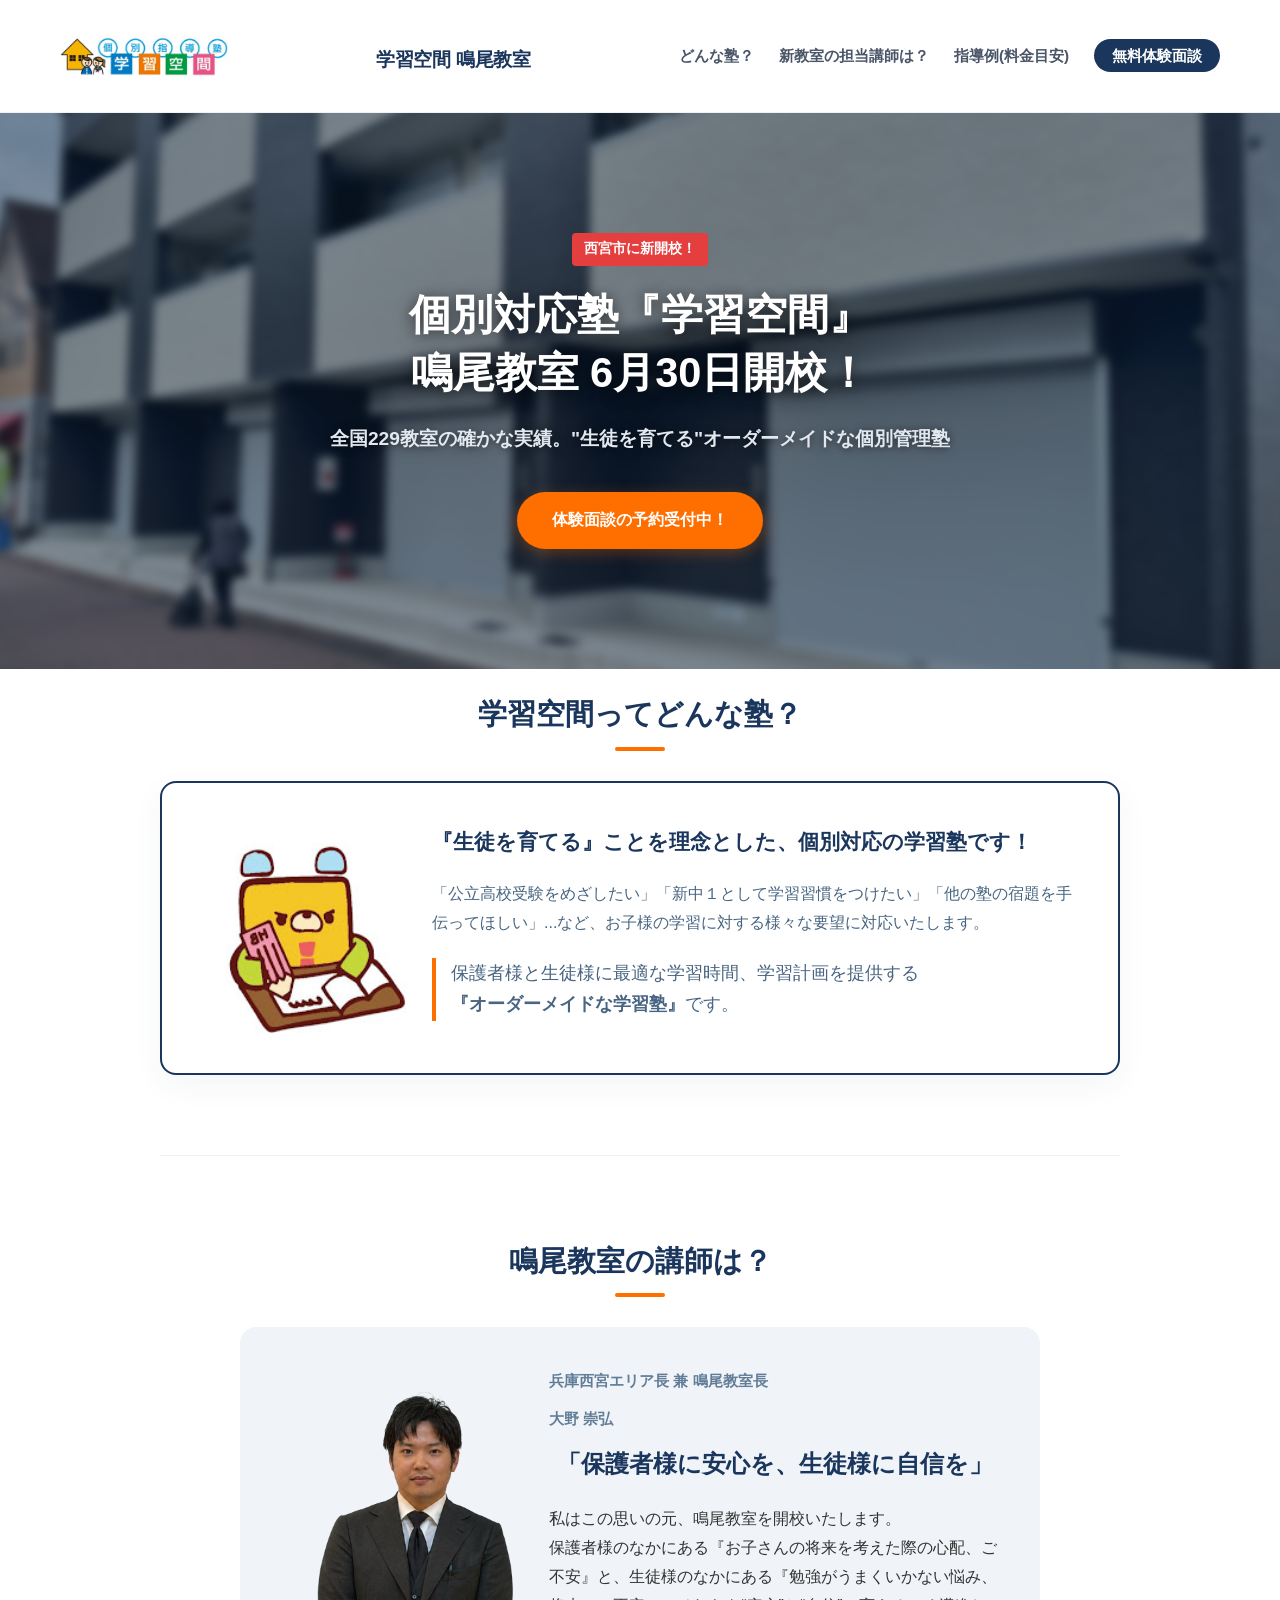
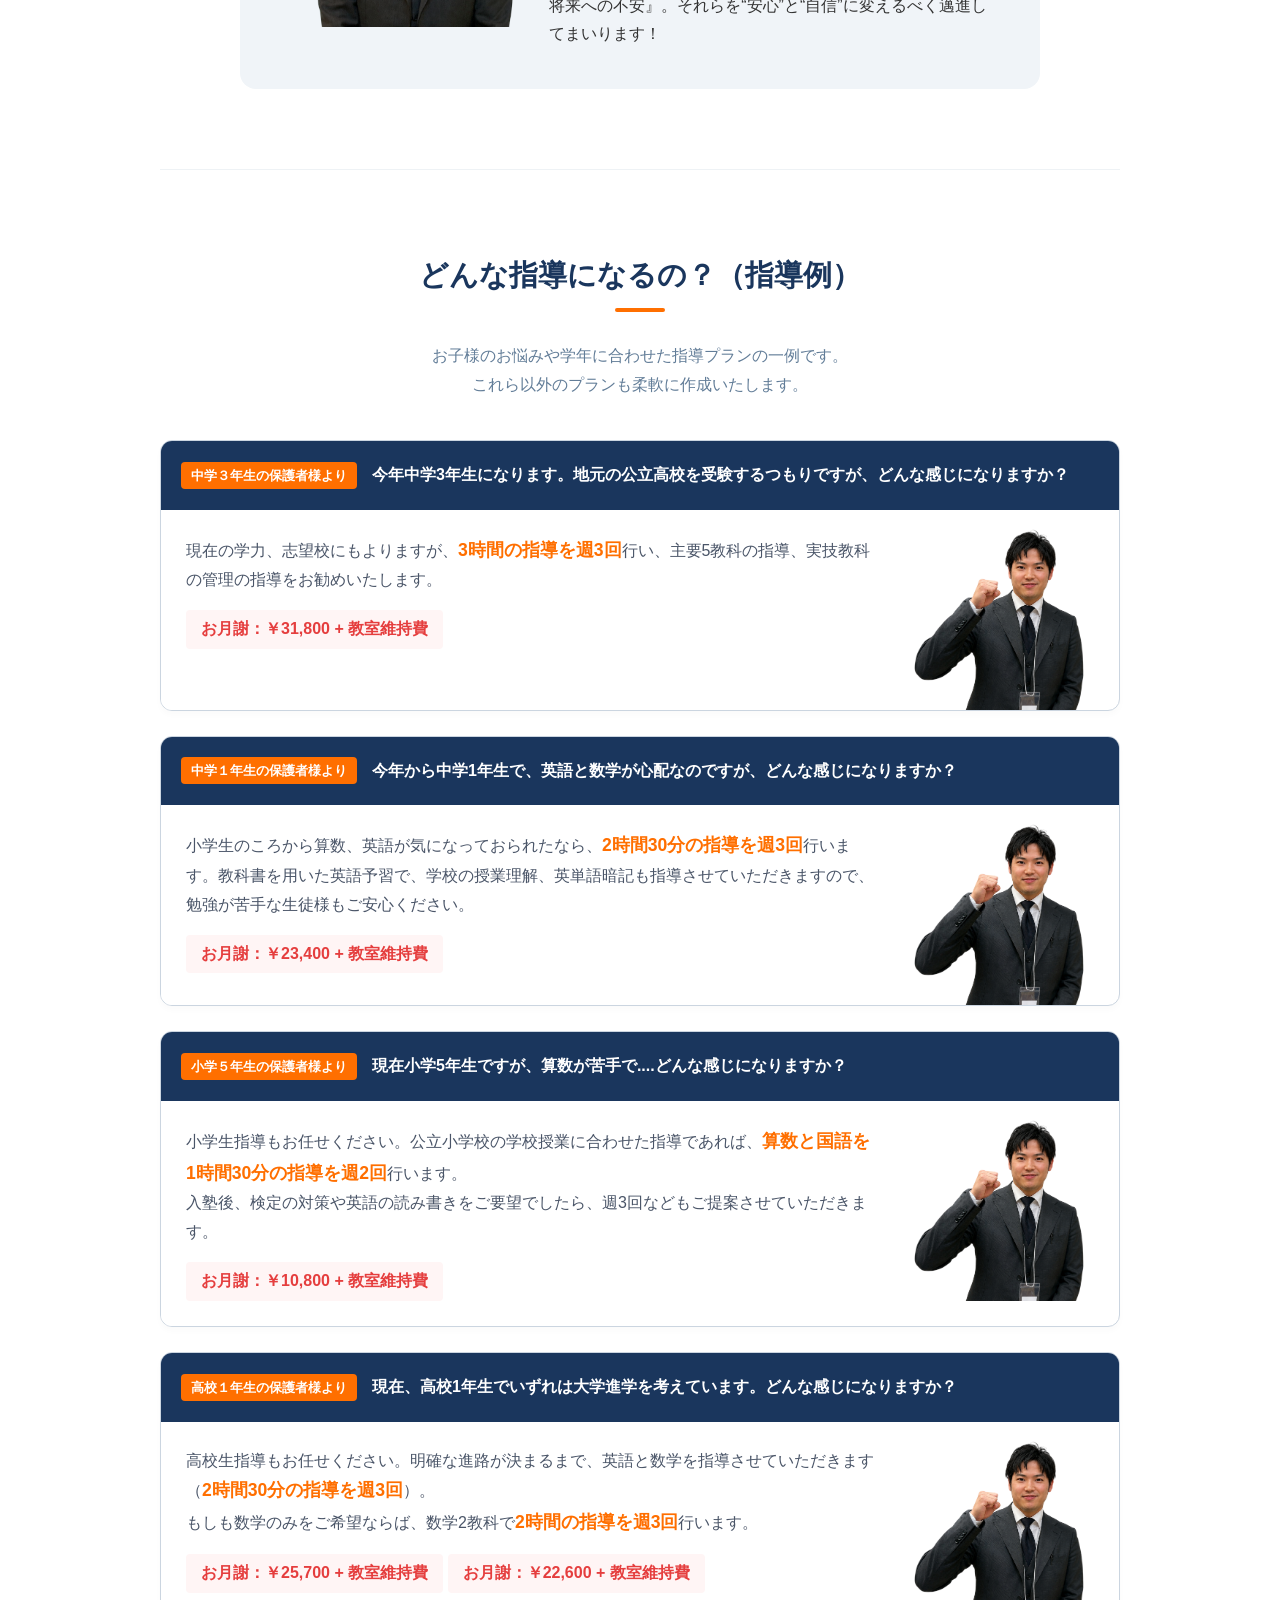
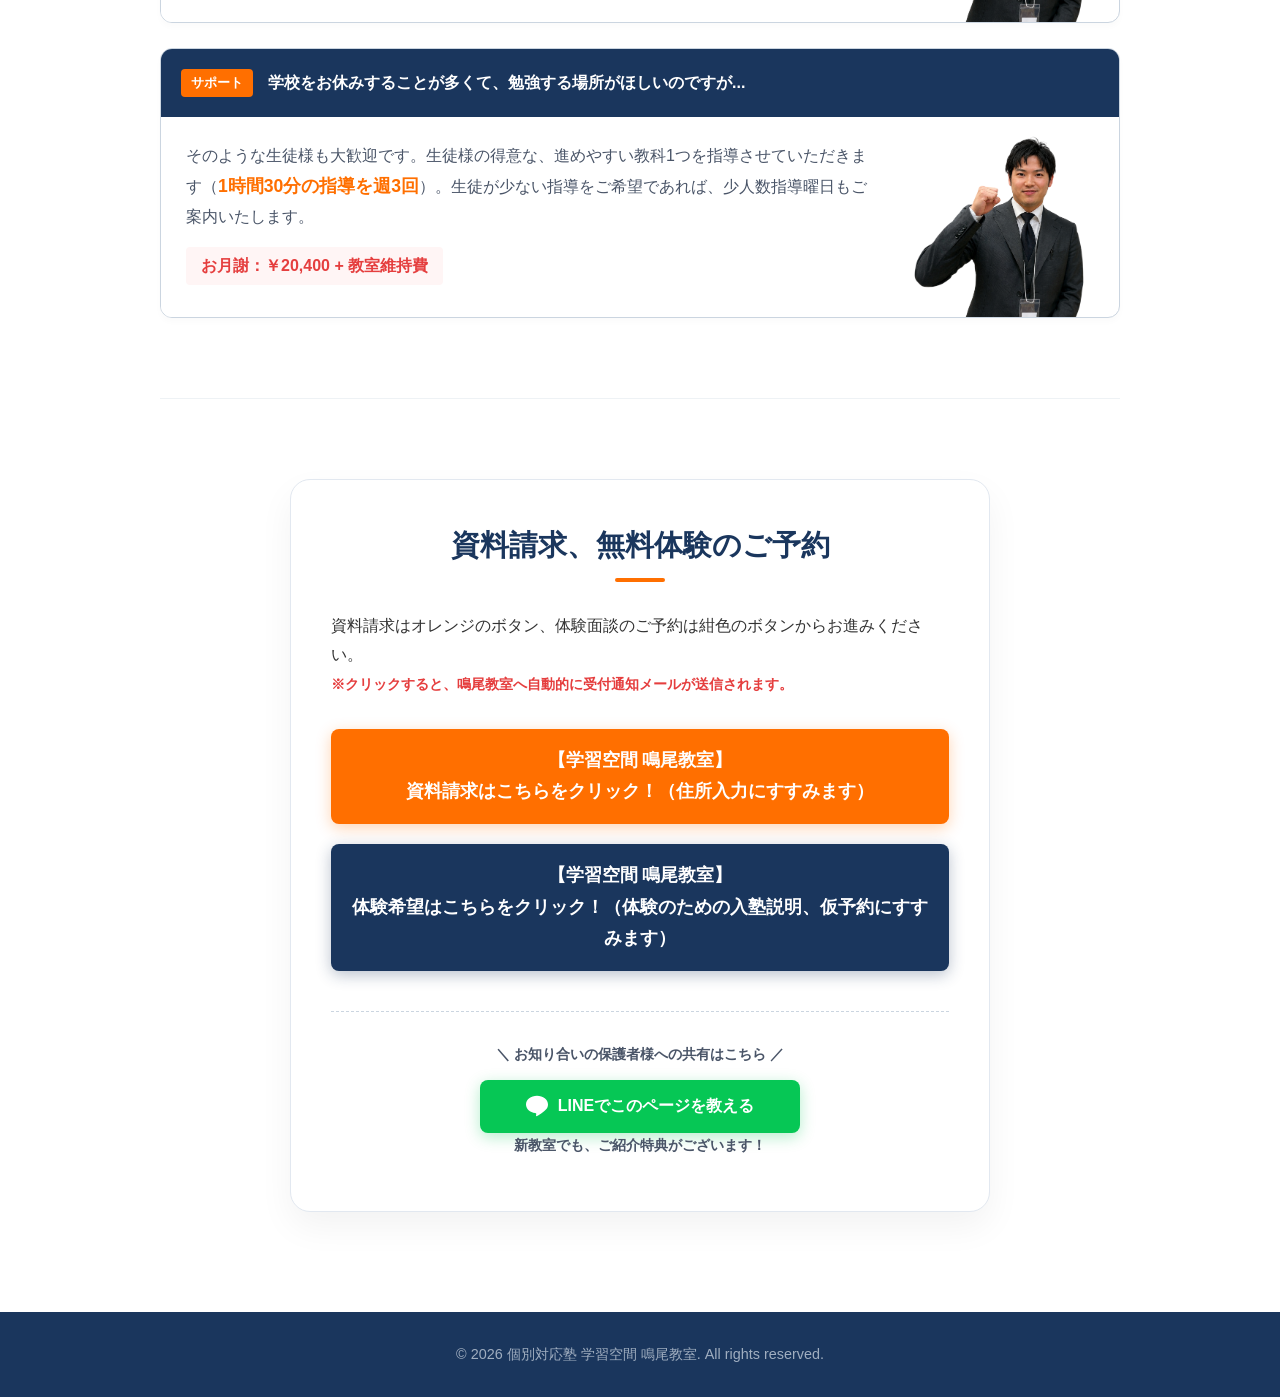
==== index.html @ 178d433d "Add files via upload" ====
<!DOCTYPE html>
<html lang="ja">

<head>
    <meta charset="UTF-8">
    <meta name="viewport" content="width=device-width, initial-scale=1.0">
    <meta name="description" content="sample text sample text sample text sample text sample text sample text ">
    <title>個別対応塾 学習空間 鳴尾教室 | 6月30日開校！</title>

    <link rel="preconnect" href="https://fonts.googleapis.com">
    <link rel="preconnect" href="https://fonts.gstatic.com" crossorigin>
    <link href="https://fonts.googleapis.com/css2?family=Noto+Sans+JP:wght@100..900&display=swap" rel="stylesheet">

    <link rel="stylesheet" href="./assets/css/sanitize.css">
    <link rel="stylesheet" href="./assets/css/style.css">
</head>

<body>

    <header class="header">
        <div class="header-container">
            <a href="https://gakushu-kukan.com/"><img class="about-image-logo01" src="./assets/images/GK_logo01.png" width="60%" height="60%" alt="About image"></a>
            <h1 class="logo">
                <a href="#">学習空間 鳴尾教室</a>
            </h1>
            <nav class="nav">
                <ul>
                    <li><a href="#about">どんな塾？</a></li>
                    <li><a href="#message">新教室の担当講師は？</a></li>
                    <li><a href="#faq">指導例(料金目安)</a></li>
                    <li><a href="#contact" class="nav-btn">無料体験面談</a></li>
                </ul>
            </nav>
        </div>
    </header>

    <section class="hero">
        <div class="hero-content">
            <span class="badge">西宮市に新開校！</span>
            <h2>個別対応塾『学習空間』<br>鳴尾教室 6月30日開校！</h2>
            <p>全国229教室の確かな実績。"生徒を育てる"オーダーメイドな個別管理塾</p>
            <a href="#contact" class="btn hero-btn">体験面談の予約受付中！</a>
        </div>
    </section>

    <main class="main-content">

        <section id="about" class="section">
            <h3 class="section-title">学習空間ってどんな塾？</h3>
            <div class="about-card">
                <figure class="about"> <img class="about-image-gakkuma01" src="./assets/images/gakkuma01.jpg" width="200" height="210" alt="About image"> <figcaption class="about-caption"> <h4>『生徒を育てる』ことを理念とした、個別対応の学習塾です！</h4>
                        <p>「公立高校受験をめざしたい」「新中１として学習習慣をつけたい」「他の塾の宿題を手伝ってほしい」...など、お子様の学習に対する様々な要望に対応いたします。</p>
                        <p class="highlight-text">保護者様と生徒様に最適な学習時間、学習計画を提供する<br><strong>『オーダーメイドな学習塾』</strong>です。</p>
                        </figcaption>    
                </figure>
            </div>
        </section>

        <hr class="divider">

        <section id="message" class="section">
            <h3 class="section-title">鳴尾教室の講師は？</h3>
                <div class="message-box">
                    <figure class="about"> <img class="about-image" src="./assets/images/Tutor_naruo_03.png" width="250" height="260" alt="About image"> <figcaption class="about-caption"> <p class="role">兵庫西宮エリア長 兼 鳴尾教室長</p>
                            <p class="role">大野 崇弘</p>
                            <h4>「保護者様に安心を、生徒様に自信を」</h4>
                            <p>私はこの思いの元、鳴尾教室を開校いたします。</p>
                            <p>保護者様のなかにある『お子さんの将来を考えた際の心配、ご不安』と、生徒様のなかにある『勉強がうまくいかない悩み、将来への不安』。それらを“安心”と“自信”に変えるべく邁進してまいります！</p>
                        </figcaption>    
                    </figure>
                </div>
        </section>

        <hr class="divider">

        <section id="faq" class="section">
            <h3 class="section-title">どんな指導になるの？（指導例）</h3>
            <p class="section-lead">お子様のお悩みや学年に合わせた指導プランの一例です。<br>
                これら以外のプランも柔軟に作成いたします。</p>
            
            <div class="faq-container">
                <div class="faq-item">
                    <div class="faq-question">
                        <span class="q-badge">中学３年生の保護者様より</span>
                        <p>今年中学3年生になります。地元の公立高校を受験するつもりですが、どんな感じになりますか？</p>
                    </div>
                    <figure class="about-presentation"> <div class="faq-answer">
                            <p>現在の学力、志望校にもよりますが、<strong>3時間の指導を週3回</strong>行い、主要5教科の指導、実技教科の管理の指導をお勧めいたします。</p>
                            <p class="price">お月謝：￥31,800 + 教室維持費</p>
                        </div>
                        <img class="about-image-tutor04" src="./assets/images/Tutor_naruo_04.png" width="200" height="200" alt="About image"> </figure>                
                </div>

                <div class="faq-item">
                    <div class="faq-question">
                        <span class="q-badge">中学１年生の保護者様より</span>
                        <p>今年から中学1年生で、英語と数学が心配なのですが、どんな感じになりますか？</p>
                    </div>
                    <figure class="about-presentation"> <div class="faq-answer">
                            <p>小学生のころから算数、英語が気になっておられたなら、<strong>2時間30分の指導を週3回</strong>行います。教科書を用いた英語予習で、学校の授業理解、英単語暗記も指導させていただきますので、勉強が苦手な生徒様もご安心ください。</p>
                            <p class="price">お月謝：￥23,400 + 教室維持費</p>
                        </div>
                        <img class="about-image-tutor04" src="./assets/images/Tutor_naruo_04.png" width="200" height="200" alt="About image"> </figure>       
                </div>

                <div class="faq-item">
                    <div class="faq-question">
                        <span class="q-badge">小学５年生の保護者様より</span>
                        <p>現在小学5年生ですが、算数が苦手で....どんな感じになりますか？</p>
                    </div>
                    <figure class="about-presentation"> <div class="faq-answer">
                            <p>小学生指導もお任せください。公立小学校の学校授業に合わせた指導であれば、<strong>算数と国語を1時間30分の指導を週2回</strong>行います。</p>
                            <p>入塾後、検定の対策や英語の読み書きをご要望でしたら、週3回などもご提案させていただきます。</p>
                            <p class="price">お月謝：￥10,800 + 教室維持費</p>
                        </div>
                        <img class="about-image-tutor04" src="./assets/images/Tutor_naruo_04.png" width="200" height="200" alt="About image"> </figure>       
                </div>

                <div class="faq-item">
                    <div class="faq-question">
                        <span class="q-badge">高校１年生の保護者様より</span>
                        <p>現在、高校1年生でいずれは大学進学を考えています。どんな感じになりますか？</p>
                    </div>
                    <figure class="about-presentation"> <div class="faq-answer">
                            <p>高校生指導もお任せください。明確な進路が決まるまで、英語と数学を指導させていただきます（<strong>2時間30分の指導を週3回</strong>）。<br>もしも数学のみをご希望ならば、数学2教科で<strong>2時間の指導を週3回</strong>行います。</p>
                            <p class="price">お月謝：￥25,700 + 教室維持費</p>
                            <p class="price">お月謝：￥22,600 + 教室維持費</p>
                        </div>
                        <img class="about-image-tutor04" src="./assets/images/Tutor_naruo_04.png" width="200" height="200" alt="About image"> </figure>  
                </div>

                <div class="faq-item">
                    <div class="faq-question">
                        <span class="q-badge">サポート</span>
                        <p>学校をお休みすることが多くて、勉強する場所がほしいのですが...</p>
                    </div>
                    <figure class="about-presentation"> <div class="faq-answer">
                            <p>そのような生徒様も大歓迎です。生徒様の得意な、進めやすい教科1つを指導させていただきます（<strong>1時間30分の指導を週3回</strong>）。生徒が少ない指導をご希望であれば、少人数指導曜日もご案内いたします。</p>
                            <p class="price">お月謝：￥20,400 + 教室維持費</p>
                        </div>
                        <img class="about-image-tutor04" src="./assets/images/Tutor_naruo_04.png" width="200" height="200" alt="About image"> </figure>  
                </div>
            </div>
        </section>

        <hr class="divider">

        <section id="contact" class="section">
            <div class="contact-box">
                <h3 class="section-title">資料請求、無料体験のご予約</h3>
                <p class="contact-lead">資料請求はオレンジのボタン、体験面談のご予約は紺色のボタンからお進みください。
                    <br><span style="font-size: 0.9rem; color: #e53e3e; font-weight: bold;">※クリックすると、鳴尾教室へ自動的に受付通知メールが送信されます。</span></p>
                
                <div class="contact-links-container">
                    <a href="https://gakushu-kukan.net/2/gkform/form?f=mqEOOa2jtsBx" target="_blank" class="btn submit-btn" onclick="sendNotification('資料請求ボタン');">
                        【学習空間 鳴尾教室】<br>資料請求はこちらをクリック！（住所入力にすすみます）
                    </a>
                    
                    <a href="https://gakushu-kukan.net/2/gkform/form?f=J35WNnVcbV0r" target="_blank" class="btn submit-btn btn-secondary" onclick="sendNotification('体験希望ボタン');">
                        【学習空間 鳴尾教室】<br>体験希望はこちらをクリック！（体験のための入塾説明、仮予約にすすみます）
                    </a>
                </div>
                
<div class="share-box">
                    <p class="share-lead">＼ お知り合いの保護者様への共有はこちら ／</p>
                    <a href="https://social-plugins.line.me/lineit/share?url=https://gakushu-kukan.com/" target="_blank" class="btn line-share-btn">
                        <svg class="line-icon" viewBox="0 0 24 24" xmlns="http://www.w3.org/2000/svg">
                            <path d="M24 10.304c0-5.231-5.384-9.482-12-9.482S0 5.073 0 10.304c0 4.689 4.269 8.604 10.04 9.356.39.084.922.258 1.057.592.122.303.08.777.039 1.084l-.171 1.026c-.05.304-.242 1.192 1.042.65 1.284-.541 6.921-4.076 9.439-6.977C23.154 14.862 24 12.72 24 10.304z"/>
                        </svg>
                        LINEでこのページを教える
                    </a>
                    <p class="share-lead">新教室でも、ご紹介特典がございます！</p>
                </div>
                </div>
        </section>

    </main>

    <footer class="footer">
        <p>&copy; 2026 個別対応塾 学習空間 鳴尾教室. All rights reserved.</p>
    </footer>

    <script type="text/javascript">
    function sendNotification(buttonName) {
        const formUrl = "https://docs.google.com/forms/u/0/d/e/1FAIpQLSd9dBT0DXfvvDGVi99Nk13bmkIhNffa27j2KMlPgGyUOoUS1g/formResponse";
        
        const formData = new FormData();
        formData.append("entry.1852084606", "鳴尾教室LPにて「" + buttonName + "」がクリックされました");

        fetch(formUrl, {
            method: "POST",
            body: formData,
            mode: "no-cors"
        }).catch(function(error) {
            console.log("Notification send log:", error);
        });
    }
    </script>
</body>
</html>
---- assets/css/sanitize.css ----
/* Document
 * ========================================================================== */

/**
 * Add border box sizing in all browsers (opinionated).
 */

*,
::before,
::after {
  box-sizing: border-box;
}

/**
 * 1. Add text decoration inheritance in all browsers (opinionated).
 * 2. Add vertical alignment inheritance in all browsers (opinionated).
 */

::before,
::after {
  text-decoration: inherit; /* 1 */
  vertical-align: inherit; /* 2 */
}

/**
 * 1. Use the default cursor in all browsers (opinionated).
 * 2. Change the line height in all browsers (opinionated).
 * 3. Use a 4-space tab width in all browsers (opinionated).
 * 4. Remove the grey highlight on links in iOS (opinionated).
 * 5. Prevent adjustments of font size after orientation changes in
 *    IE on Windows Phone and in iOS.
 * 6. Breaks words to prevent overflow in all browsers (opinionated).
 */

html {
  cursor: default; /* 1 */
  line-height: 1.5; /* 2 */
  -moz-tab-size: 4; /* 3 */
  tab-size: 4; /* 3 */
  -webkit-tap-highlight-color: transparent /* 4 */;
  -ms-text-size-adjust: 100%; /* 5 */
  -webkit-text-size-adjust: 100%; /* 5 */
  word-break: break-word; /* 6 */
}

/* Sections
 * ========================================================================== */

/**
 * Remove the margin in all browsers (opinionated).
 */

body {
  margin: 0;
}

/**
 * Correct the font size and margin on `h1` elements within `section` and
 * `article` contexts in Chrome, Edge, Firefox, and Safari.
 */

h1 {
  font-size: 2em;
  margin: 0.67em 0;
}

/* Grouping content
 * ========================================================================== */

/**
 * Remove the margin on nested lists in Chrome, Edge, IE, and Safari.
 */

dl dl,
dl ol,
dl ul,
ol dl,
ul dl {
  margin: 0;
}

/**
 * Remove the margin on nested lists in Edge 18- and IE.
 */

ol ol,
ol ul,
ul ol,
ul ul {
  margin: 0;
}

/**
 * 1. Add the correct sizing in Firefox.
 * 2. Show the overflow in Edge 18- and IE.
 */

hr {
  height: 0; /* 1 */
  overflow: visible; /* 2 */
}

/**
 * Add the correct display in IE.
 */

main {
  display: block;
}

/**
 * Remove the list style on navigation lists in all browsers (opinionated).
 */

nav ol,
nav ul {
  list-style: none;
  padding: 0;
}

/**
 * 1. Correct the inheritance and scaling of font size in all browsers.
 * 2. Correct the odd `em` font sizing in all browsers.
 */

pre {
  font-family: monospace, monospace; /* 1 */
  font-size: 1em; /* 2 */
}

/* Text-level semantics
 * ========================================================================== */

/**
 * Remove the gray background on active links in IE 10.
 */

a {
  background-color: transparent;
}

/**
 * Add the correct text decoration in Edge 18-, IE, and Safari.
 */

abbr[title] {
  text-decoration: underline;
  text-decoration: underline dotted;
}

/**
 * Add the correct font weight in Chrome, Edge, and Safari.
 */

b,
strong {
  font-weight: bolder;
}

/**
 * 1. Correct the inheritance and scaling of font size in all browsers.
 * 2. Correct the odd `em` font sizing in all browsers.
 */

code,
kbd,
samp {
  font-family: monospace, monospace; /* 1 */
  font-size: 1em; /* 2 */
}

/**
 * Add the correct font size in all browsers.
 */

small {
  font-size: 80%;
}

/* Embedded content
 * ========================================================================== */

/*
 * Change the alignment on media elements in all browsers (opinionated).
 */

audio,
canvas,
iframe,
img,
svg,
video {
  vertical-align: middle;
}

/**
 * Add the correct display in IE 9-.
 */

audio,
video {
  display: inline-block;
}

/**
 * Add the correct display in iOS 4-7.
 */

audio:not([controls]) {
  display: none;
  height: 0;
}

/**
 * Remove the border on iframes in all browsers (opinionated).
 */

iframe {
  border-style: none;
}

/**
 * Remove the border on images within links in IE 10-.
 */

img {
  border-style: none;
}

/**
 * Change the fill color to match the text color in all browsers (opinionated).
 */

svg:not([fill]) {
  fill: currentColor;
}

/**
 * Hide the overflow in IE.
 */

svg:not(:root) {
  overflow: hidden;
}

/* Tabular data
 * ========================================================================== */

/**
 * Collapse border spacing in all browsers (opinionated).
 */

table {
  border-collapse: collapse;
}

/* Forms
 * ========================================================================== */

/**
 * Remove the margin on controls in Safari.
 */

button,
input,
select {
  margin: 0;
}

/**
 * 1. Show the overflow in IE.
 * 2. Remove the inheritance of text transform in Edge 18-, Firefox, and IE.
 */

button {
  overflow: visible; /* 1 */
  text-transform: none; /* 2 */
}

/**
 * Correct the inability to style buttons in iOS and Safari.
 */

button,
[type="button"],
[type="reset"],
[type="submit"] {
  -webkit-appearance: button;
}

/**
 * 1. Change the inconsistent appearance in all browsers (opinionated).
 * 2. Correct the padding in Firefox.
 */

fieldset {
  border: 1px solid #a0a0a0; /* 1 */
  padding: 0.35em 0.75em 0.625em; /* 2 */
}

/**
 * Show the overflow in Edge 18- and IE.
 */

input {
  overflow: visible;
}

/**
 * 1. Correct the text wrapping in Edge 18- and IE.
 * 2. Correct the color inheritance from `fieldset` elements in IE.
 */

legend {
  color: inherit; /* 2 */
  display: table; /* 1 */
  max-width: 100%; /* 1 */
  white-space: normal; /* 1 */
}

/**
 * 1. Add the correct display in Edge 18- and IE.
 * 2. Add the correct vertical alignment in Chrome, Edge, and Firefox.
 */

progress {
  display: inline-block; /* 1 */
  vertical-align: baseline; /* 2 */
}

/**
 * Remove the inheritance of text transform in Firefox.
 */

select {
  text-transform: none;
}

/**
 * 1. Remove the margin in Firefox and Safari.
 * 2. Remove the default vertical scrollbar in IE.
 * 3. Change the resize direction in all browsers (opinionated).
 */

textarea {
  margin: 0; /* 1 */
  overflow: auto; /* 2 */
  resize: vertical; /* 3 */
}

/**
 * Remove the padding in IE 10-.
 */

[type="checkbox"],
[type="radio"] {
  padding: 0;
}

/**
 * 1. Correct the odd appearance in Chrome, Edge, and Safari.
 * 2. Correct the outline style in Safari.
 */

[type="search"] {
  -webkit-appearance: textfield; /* 1 */
  outline-offset: -2px; /* 2 */
}

/**
 * Correct the cursor style of increment and decrement buttons in Safari.
 */

::-webkit-inner-spin-button,
::-webkit-outer-spin-button {
  height: auto;
}

/**
 * Correct the text style of placeholders in Chrome, Edge, and Safari.
 */

::-webkit-input-placeholder {
  color: inherit;
  opacity: 0.54;
}

/**
 * Remove the inner padding in Chrome, Edge, and Safari on macOS.
 */

::-webkit-search-decoration {
  -webkit-appearance: none;
}

/**
 * 1. Correct the inability to style upload buttons in iOS and Safari.
 * 2. Change font properties to `inherit` in Safari.
 */

::-webkit-file-upload-button {
  -webkit-appearance: button; /* 1 */
  font: inherit; /* 2 */
}

/**
 * Remove the inner border and padding of focus outlines in Firefox.
 */

::-moz-focus-inner {
  border-style: none;
  padding: 0;
}

/**
 * Restore the focus outline styles unset by the previous rule in Firefox.
 */

:-moz-focusring {
  outline: 1px dotted ButtonText;
}

/**
 * Remove the additional :invalid styles in Firefox.
 */

:-moz-ui-invalid {
  box-shadow: none;
}

/* Interactive
 * ========================================================================== */

/*
 * Add the correct display in Edge 18- and IE.
 */

details {
  display: block;
}

/*
 * Add the correct styles in Edge 18-, IE, and Safari.
 */

dialog {
  background-color: white;
  border: solid;
  color: black;
  display: block;
  height: -moz-fit-content;
  height: -webkit-fit-content;
  height: fit-content;
  left: 0;
  margin: auto;
  padding: 1em;
  position: absolute;
  right: 0;
  width: -moz-fit-content;
  width: -webkit-fit-content;
  width: fit-content;
}

dialog:not([open]) {
  display: none;
}

/*
 * Add the correct display in all browsers.
 */

summary {
  display: list-item;
}

/* Scripting
 * ========================================================================== */

/**
 * Add the correct display in IE 9-.
 */

canvas {
  display: inline-block;
}

/**
 * Add the correct display in IE.
 */

template {
  display: none;
}

/* User interaction
 * ========================================================================== */

/*
 * 1. Remove the tapping delay in IE 10.
 * 2. Remove the tapping delay on clickable elements
      in all browsers (opinionated).
 */

a,
area,
button,
input,
label,
select,
summary,
textarea,
[tabindex] {
  -ms-touch-action: manipulation; /* 1 */
  touch-action: manipulation; /* 2 */
}

/**
 * Add the correct display in IE 10-.
 */

[hidden] {
  display: none;
}

/* Accessibility
 * ========================================================================== */

/**
 * Change the cursor on busy elements in all browsers (opinionated).
 */

[aria-busy="true"] {
  cursor: progress;
}

/*
 * Change the cursor on control elements in all browsers (opinionated).
 */

[aria-controls] {
  cursor: pointer;
}

/*
 * Change the cursor on disabled, not-editable, or otherwise
 * inoperable elements in all browsers (opinionated).
 */

[aria-disabled="true"],
[disabled] {
  cursor: not-allowed;
}

/*
 * Change the display on visually hidden accessible elements
 * in all browsers (opinionated).
 */

[aria-hidden="false"][hidden] {
  display: initial;
}

[aria-hidden="false"][hidden]:not(:focus) {
  clip: rect(0, 0, 0, 0);
  position: absolute;
}
---- assets/css/style.css ----
/* ==========================================================================
   共通設定とリセット
   ========================================================================== */
* {
    box-sizing: border-box;
    margin: 0;
    padding: 0;
}

html {
    scroll-behavior: smooth;
    font-family: "Helvetica Neue", Arial, "Hiragino Kaku Gothic ProN", "Hiragino Sans", Meiryo, sans-serif;
    color: #333;
    line-height: 1.8;
}

a {
    color: inherit;
    text-decoration: none;
}

ul {
    list-style: none;
}

.main-content {
    max-width: 1000px;
    margin: 0 auto;
    padding: 0 20px;
}

.divider {
    border: none;
    border-top: 1px solid #eef2f5;
    margin: 60px 0;
}

/* ボタンの共通デザイン */
.btn {
    display: inline-block;
    background-color: #ff6f00; /* 親しみやすく目立つオレンジ */
    color: #fff;
    padding: 14px 35px;
    border-radius: 50px;
    font-weight: bold;
    box-shadow: 0 4px 15px rgba(255, 111, 0, 0.3);
    transition: all 0.3s ease;
    border: none;
    cursor: pointer;
    text-align: center;
}

.btn:hover {
    background-color: #e66400;
    transform: translateY(-2px);
    box-shadow: 0 6px 20px rgba(255, 111, 0, 0.4);
}

/* ==========================================================================
   ヘッダー (ナビゲーション) - 高さを少し抑えたスリム版
   ========================================================================== */
.header {
    background-color: rgba(255, 255, 255, 0.95);
    border-bottom: 1px solid #eef2f5;
    position: sticky;
    top: 0;
    z-index: 100;
    backdrop-filter: blur(5px);
}

.header-container {
    max-width: 1200px;
    margin: 0 auto;
    padding: 6px 20px; /* 上下余白を15pxから6pxに縮小し、ヘッダーをスリムに */
    display: flex;
    justify-content: space-between;
    align-items: center;
}

/* 公式ロゴ画像のサイズコントロール */
.about-image-logo01 {
    display: block;
    max-height: 42px;  /* ロゴの最大高さを抑えてヘッダーの肥大化を防ぎます */
    width: auto;       /* 縦横比を維持したまま綺麗に縮小します */
    object-fit: contain;
}

.logo a {
    color: #1a365d;
    font-size: 1.2rem; /* ロゴ画像とのバランスを考えて文字サイズを微調整 */
    font-weight: bold;
    letter-spacing: -0.25px;
}

.nav ul {
    display: flex;
    align-items: center;
    gap: 25px;
}

.nav a {
    color: #4a5568;
    font-size: 0.95rem;
    font-weight: bold;
    transition: color 0.2s;
}

.nav a:hover {
    color: #ff6f00;
}

.nav .nav-btn {
    background-color: #1a365d; /* 紺色 */
    color: #fff;
    padding: 8px 18px;
    border-radius: 20px;
}

.nav .nav-btn:hover {
    background-color: #2c5282;
    color: #fff;
}

/* ==========================================================================
   メインビジュアル (Hero) - パス＆文字色修正版
   ========================================================================== */
.hero {
    position: relative;        /* 子要素や疑似要素の基準位置にする */
    padding: 120px 20px;
    text-align: center;
    overflow: hidden;          /* ぼかしてはみ出た画像を枠内に収める */
    background-color: #0f233c; /* 画像の裏側を少し暗めの紺色にして、白い文字を浮き立たせる */
}

/* 背景画像だけをコントロールする「裏側の膜」 */
.hero::before {
    content: '';
    position: absolute;
    top: -20px;        /* ぼかした時の端の白いモヤを隠すために少し広げる */
    left: -20px;
    right: -20px;
    bottom: -20px;
    
    /* cssフォルダから1つ外に出て（..）、imagesフォルダの store01.png を見に行きます */
    background-image: url('../images/store01.png');
    
    background-size: cover;
    background-position: center;
    background-repeat: no-repeat;
    
    filter: blur(5px);        /* ぼかしの強さ */
    opacity: 0.5;             /* 画像の透明度（50%）。文字を読みやすく、かつ写真も見える絶妙な濃さです */
    
    z-index: 1;               /* 文字の後ろ（裏側）に配置 */
}

/* 中の文字やボタンを画像より前に出す設定 */
.hero-content {
    position: relative;
    z-index: 2;               /* 背景（z-index: 1）よりも手前に表示させる */
}

.badge {
    display: inline-block;
    background-color: #e53e3e;
    color: #fff;
    padding: 4px 12px;
    border-radius: 4px;
    font-weight: bold;
    font-size: 0.85rem;
    margin-bottom: 20px;
}

.hero-content h2 {
    color: #ffffff;           /* 背景画像の上でもパッと読めるように白文字にしました */
    font-size: 2.6rem;
    margin-bottom: 20px;
    line-height: 1.4;
    text-shadow: 0 2px 15px rgba(0, 0, 0, 0.6); /* 文字の周りに薄い影を入れて読みやすくしています */
}

.hero-content p {
    color: #e2e8f0;           /* 説明文も読みやすい明るいグレーに変更しました */
    margin-bottom: 35px;
    font-size: 1.2rem;
    font-weight: bold;
    text-shadow: 0 1px 8px rgba(0, 0, 0, 0.6);
}

/* ==========================================================================
   セクション共通設定
   ========================================================================== */
.section {
    padding: 20px 0;
}

.section-title {
    color: #1a365d;
    font-size: 1.8rem;
    text-align: center;
    margin-bottom: 40px;
    position: relative;
}

.section-title::after {
    content: '';
    position: absolute;
    bottom: -10px;
    left: 50%;
    transform: translateX(-50%);
    width: 50px;
    height: 4px;
    background-color: #ff6f00;
    border-radius: 2px;
}

.section-lead {
    text-align: center;
    color: #627d98;
    margin-bottom: 40px;
    max-width: 700px;
    margin-left: auto;
    margin-right: auto;
}

/* ==========================================================================
   各セクションのデザイン
   ========================================================================== */

/* どんな塾？ */
.about-card {
    background-color: #fff;
    border: 2px solid #1a365d;
    padding: 40px;
    border-radius: 16px;
    box-shadow: 0 10px 30px rgba(26, 54, 93, 0.05);
}

.about-card h4 {
    color: #1a365d;
    font-size: 1.3rem;
    margin-bottom: 20px;
}

.about-card p {
    margin-bottom: 20px;
    color: #486581;
}

.about-image-gakkuma01 {
    margin: 0;
    padding-top: 10px;
    padding-right: 10px;
}

.highlight-text {
    font-size: 1.1rem;
    border-left: 4px solid #ff6f00;
    padding-left: 15px;
    margin-bottom: 0 !important;
}

/* 講師の想い */
.message-box {
    background-color: #f0f4f8;
    padding: 40px;
    border-radius: 16px;
    text-align: center;
    max-width: 800px;
    margin: 0 auto;
}

.message-box .role {
    color: #627d98;
    font-weight: bold;
    font-size: 0.95rem;
    margin-bottom: 10px;
}

.message-box h4 {
    color: #1a365d;
    font-size: 1.5rem;
    margin-bottom: 20px;
}

.message-box p {
    text-align: left;
}

.about {
    margin: 0;
    display: flex; /* 子要素を横並びにして表示する */
    padding-left: 15px;
}

.about-caption {
    padding-left: 15px;
}

/* 指導例 (Q&A) */
.faq-container {
    display: flex;
    flex-direction: column;
    gap: 25px;
}

.faq-item {
    background-color: #fff;
    border: 1px solid #cbd5e0;
    border-radius: 12px;
    overflow: hidden;
    box-shadow: 0 4px 6px rgba(0,0,0,0.02);
}

.faq-question {
    background-color: #1a365d;
    color: #fff;
    padding: 20px;
    display: flex;
    align-items: center;
    gap: 15px;
    font-weight: bold;
}

.q-badge {
    background-color: #ff6f00;
    color: #fff;
    padding: 2px 10px;
    border-radius: 4px;
    font-size: 0.8rem;
    white-space: nowrap;
}

.faq-answer {
    padding: 25px;
    background-color: #fff;
    color: #4a5568;
}

.about-presentation {
    margin: 0;
    display: flex; /* 子要素を横並びにして表示する */
    padding-right: 15px;
}

.about-image-tutor04 {
    margin: 0;
    padding-top: 10px;
    padding-right: 10px;
}

.faq-answer strong {
    color: #ff6f00;
    font-size: 1.1rem;
}

.price {
    margin-top: 15px;
    font-weight: bold;
    color: #e53e3e;
    background-color: #fff5f5;
    display: inline-block;
    padding: 5px 15px;
    border-radius: 4px;
}

/* お問い合わせエリア（2連ボタンの配置とデザイン調整） */
.contact-box {
    background-color: #ffffff;
    border: 1px solid #e2e8f0;
    padding: 40px;
    border-radius: 20px;
    box-shadow: 0 15px 35px rgba(0,0,0,0.05);
    max-width: 700px;
    margin: 0 auto;
}

.contact-links-container {
    display: flex;
    flex-direction: column;
    gap: 20px;
    margin-top: 30px;
}

.submit-btn {
    width: 100%;
    border-radius: 8px;
    font-size: 1.1rem;
    padding: 16px;
}

/* 2つ目のネイビーボタン用のスタイル */
.submit-btn.btn-secondary {
    background-color: #1a365d;
    box-shadow: 0 4px 15px rgba(26, 54, 93, 0.3);
}

.submit-btn.btn-secondary:hover {
    background-color: #2c5282;
    transform: translateY(-2px);
    box-shadow: 0 6px 20px rgba(26, 54, 93, 0.4);
}
/* ==========================================================================
   LINE共有ボタンのデザイン
   ========================================================================== */
.share-box {
    margin-top: 40px;
    padding-top: 30px;
    border-top: 1px dashed #cbd5e0;
    text-align: center;
}

.share-lead {
    font-size: 0.9rem;
    font-weight: bold;
    color: #4a5568;
    margin-bottom: 12px;
}

.line-share-btn {
    background-color: #06C755; /* LINE公式のブランドカラー */
    box-shadow: 0 4px 15px rgba(6, 199, 85, 0.3);
    padding: 12px 30px;
    font-size: 1rem;
    display: inline-flex;
    align-items: center;
    justify-content: center;
    gap: 10px;
    width: 100%;
    max-width: 320px; /* スマホでもパソコンでも押しやすいサイズ */
    border-radius: 8px;
}

.line-share-btn:hover {
    background-color: #05b34c;
    box-shadow: 0 6px 20px rgba(6, 199, 85, 0.4);
    transform: translateY(-2px);
}

.line-icon {
    width: 22px;      /* アイコンの横幅 */
    height: 22px;     /* アイコンの縦幅 */
    fill: #ffffff;    /* アイコンの色を白に指定 */
}

/* ==========================================================================
   フッター
   ========================================================================== */
.footer {
    background-color: #1a365d;
    color: #a0aec0;
    text-align: center;
    padding: 30px 20px;
    margin-top: 80px;
    font-size: 0.9rem;
}

/* ==========================================================================
   レスポンシブ対応（画面サイズに応じたレイアウト調整）
   ========================================================================== */

/* タブレット（画面幅 768px 以下） */
@media (max-width: 768px) {
    .hero {
        padding: 80px 20px;
    }
    .hero-content h2 {
        font-size: 2rem;
    }
    .faq-question {
        flex-direction: column;
        align-items: flex-start;
        gap: 8px;
    }
}

/* スマホ（画面幅 560px 以下） */
@media (max-width: 560px) {
    .header-container {
        flex-direction: column;
        gap: 15px;
        text-align: center;
    }
    .nav ul {
        gap: 12px;
        flex-wrap: wrap;
        justify-content: center;
    }
    .nav a {
        font-size: 0.85rem;
    }
    .hero {
        padding: 60px 15px;
        /* 丸みの設定（border-radius）を完全に削除しました */
    }
    .hero-content h2 {
        font-size: 1.6rem;
    }
    .hero-content p {
        font-size: 1rem;
    }
    .about-card, .message-box, .contact-box {
        padding: 20px 15px;
    }
    .section-title {
        font-size: 1.5rem;
    }
}
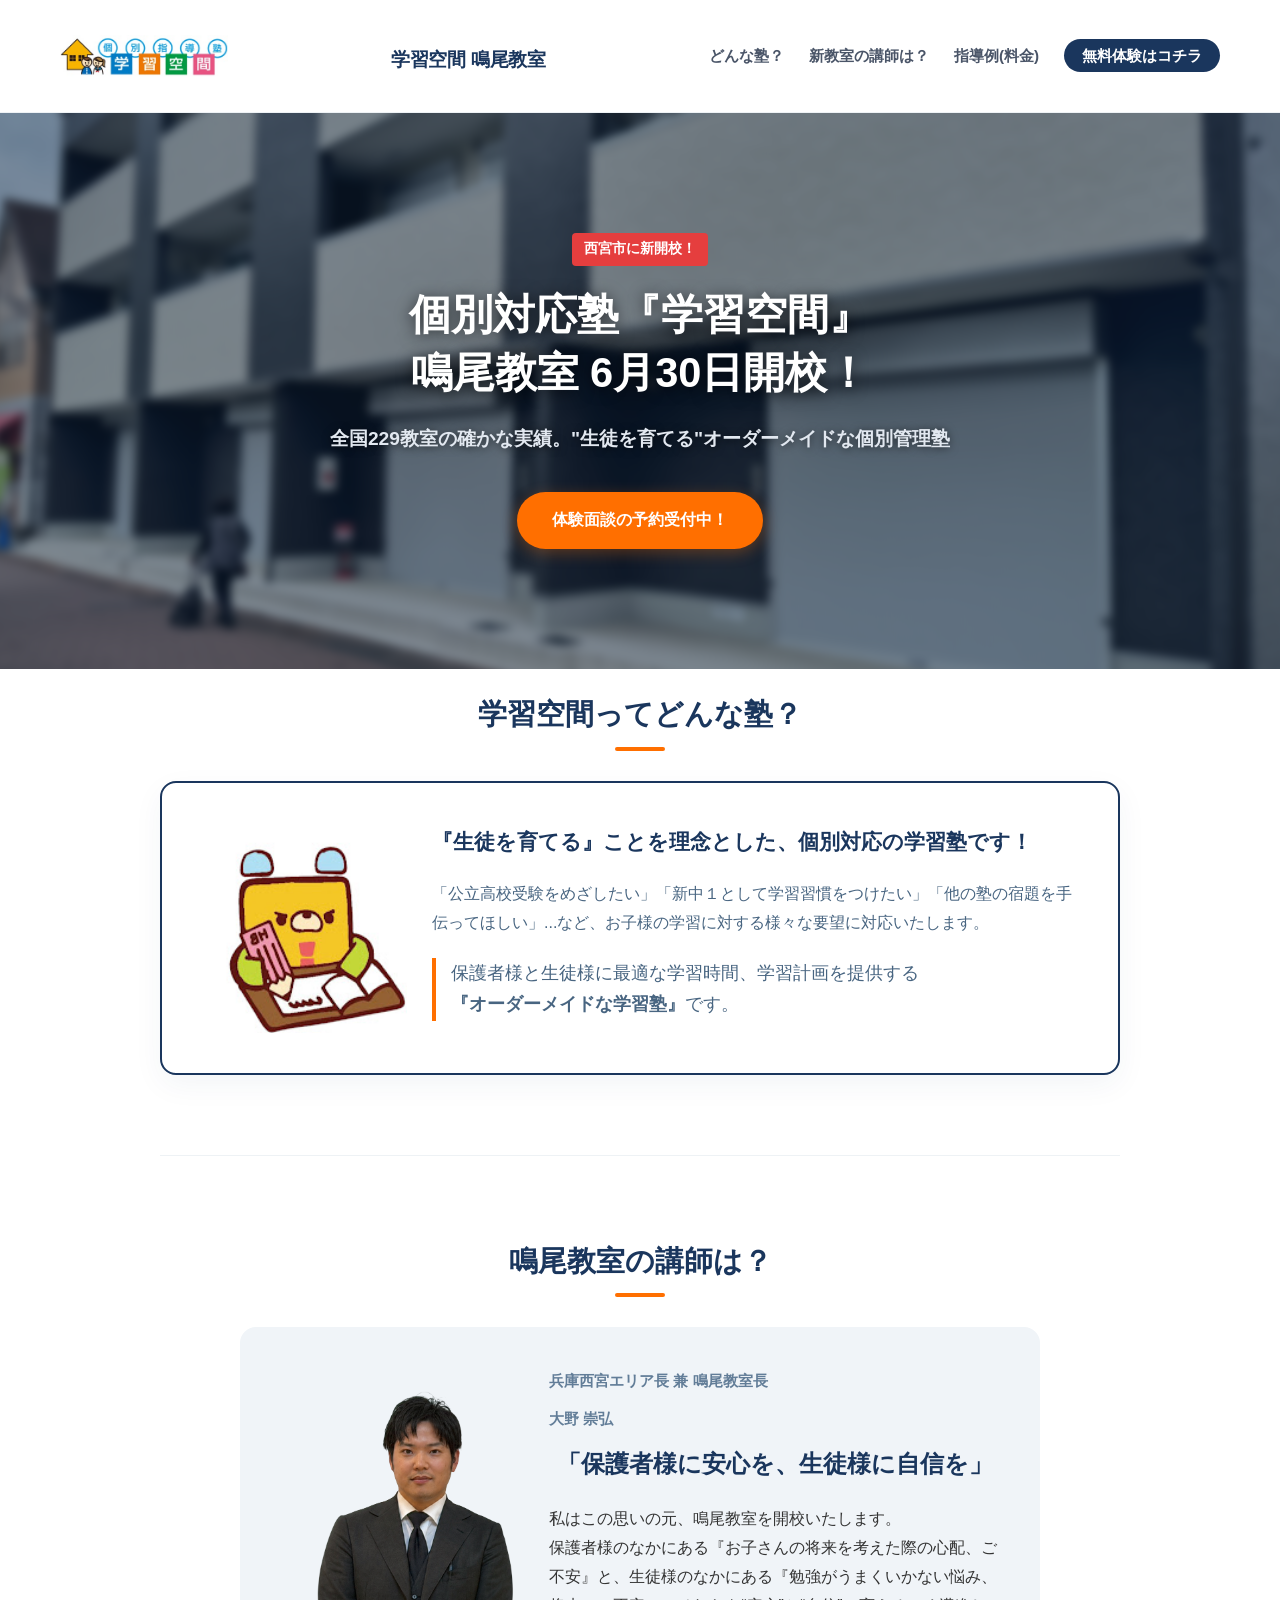
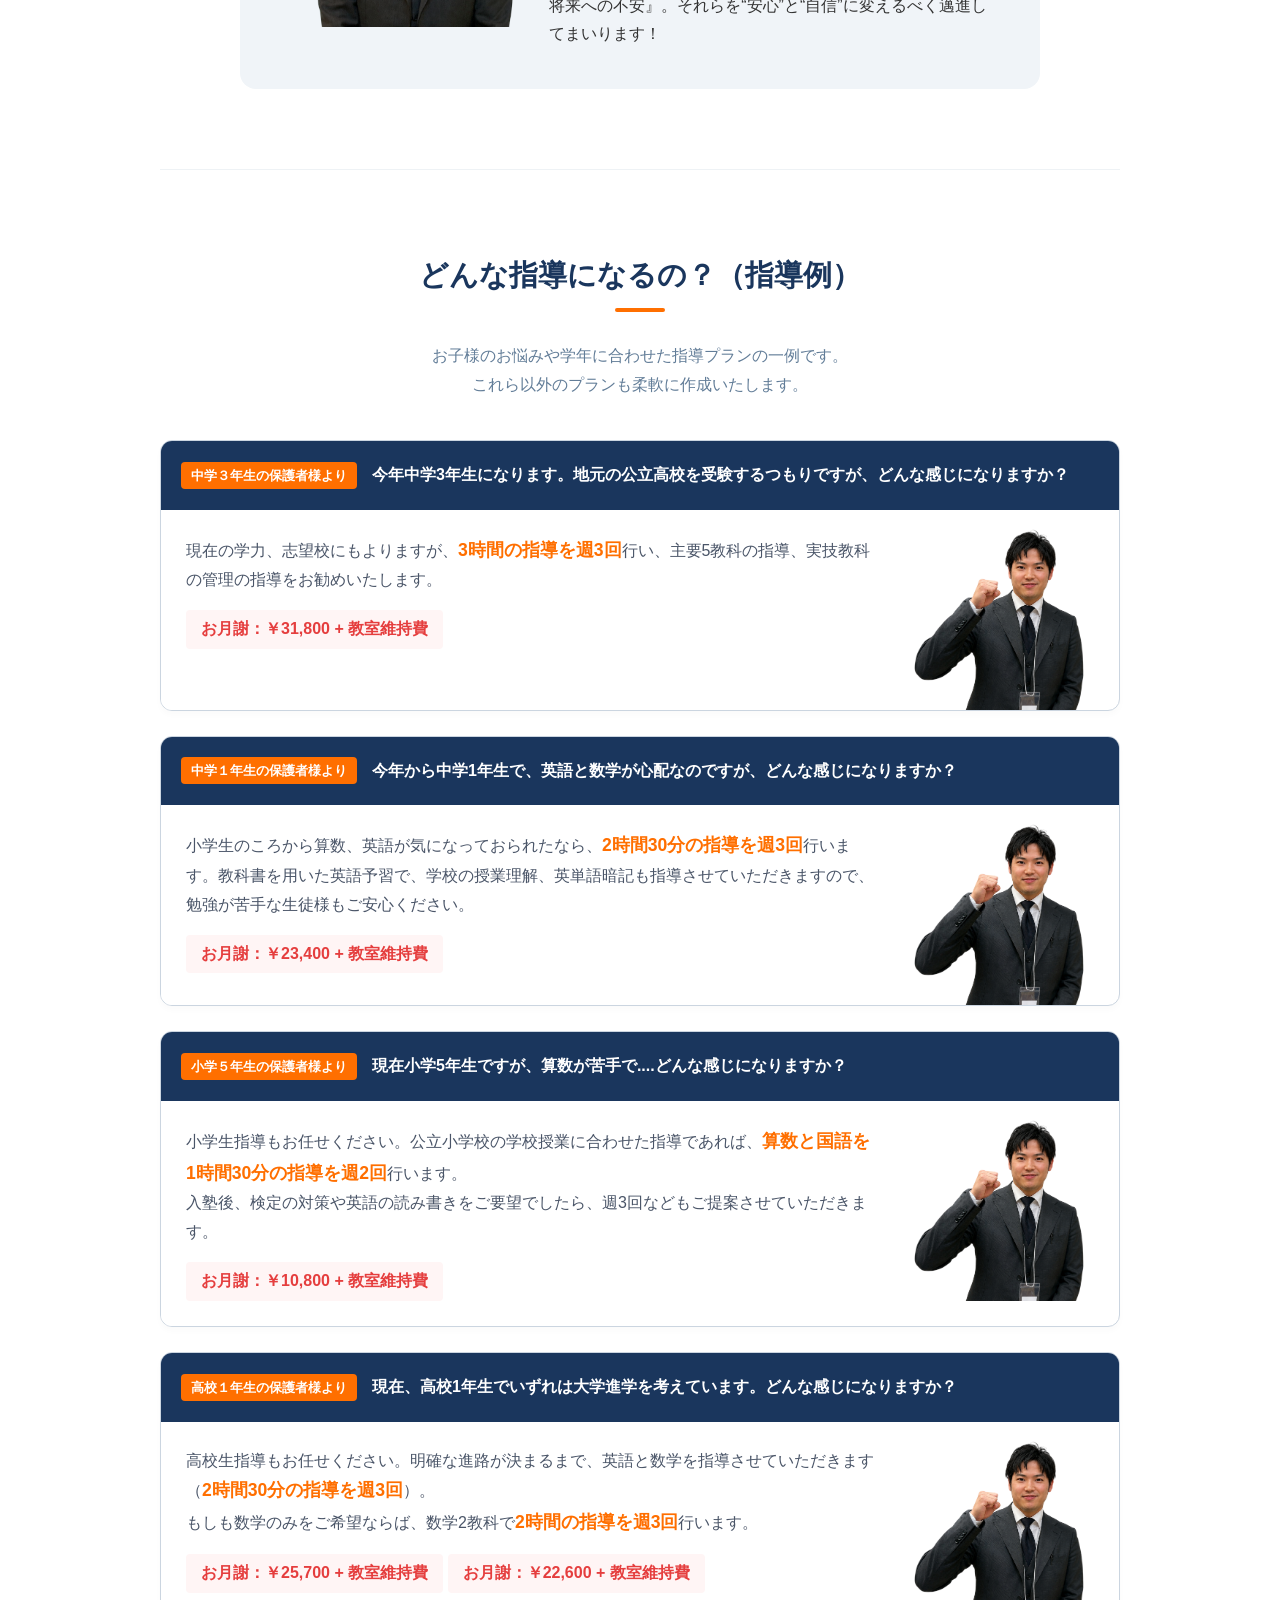
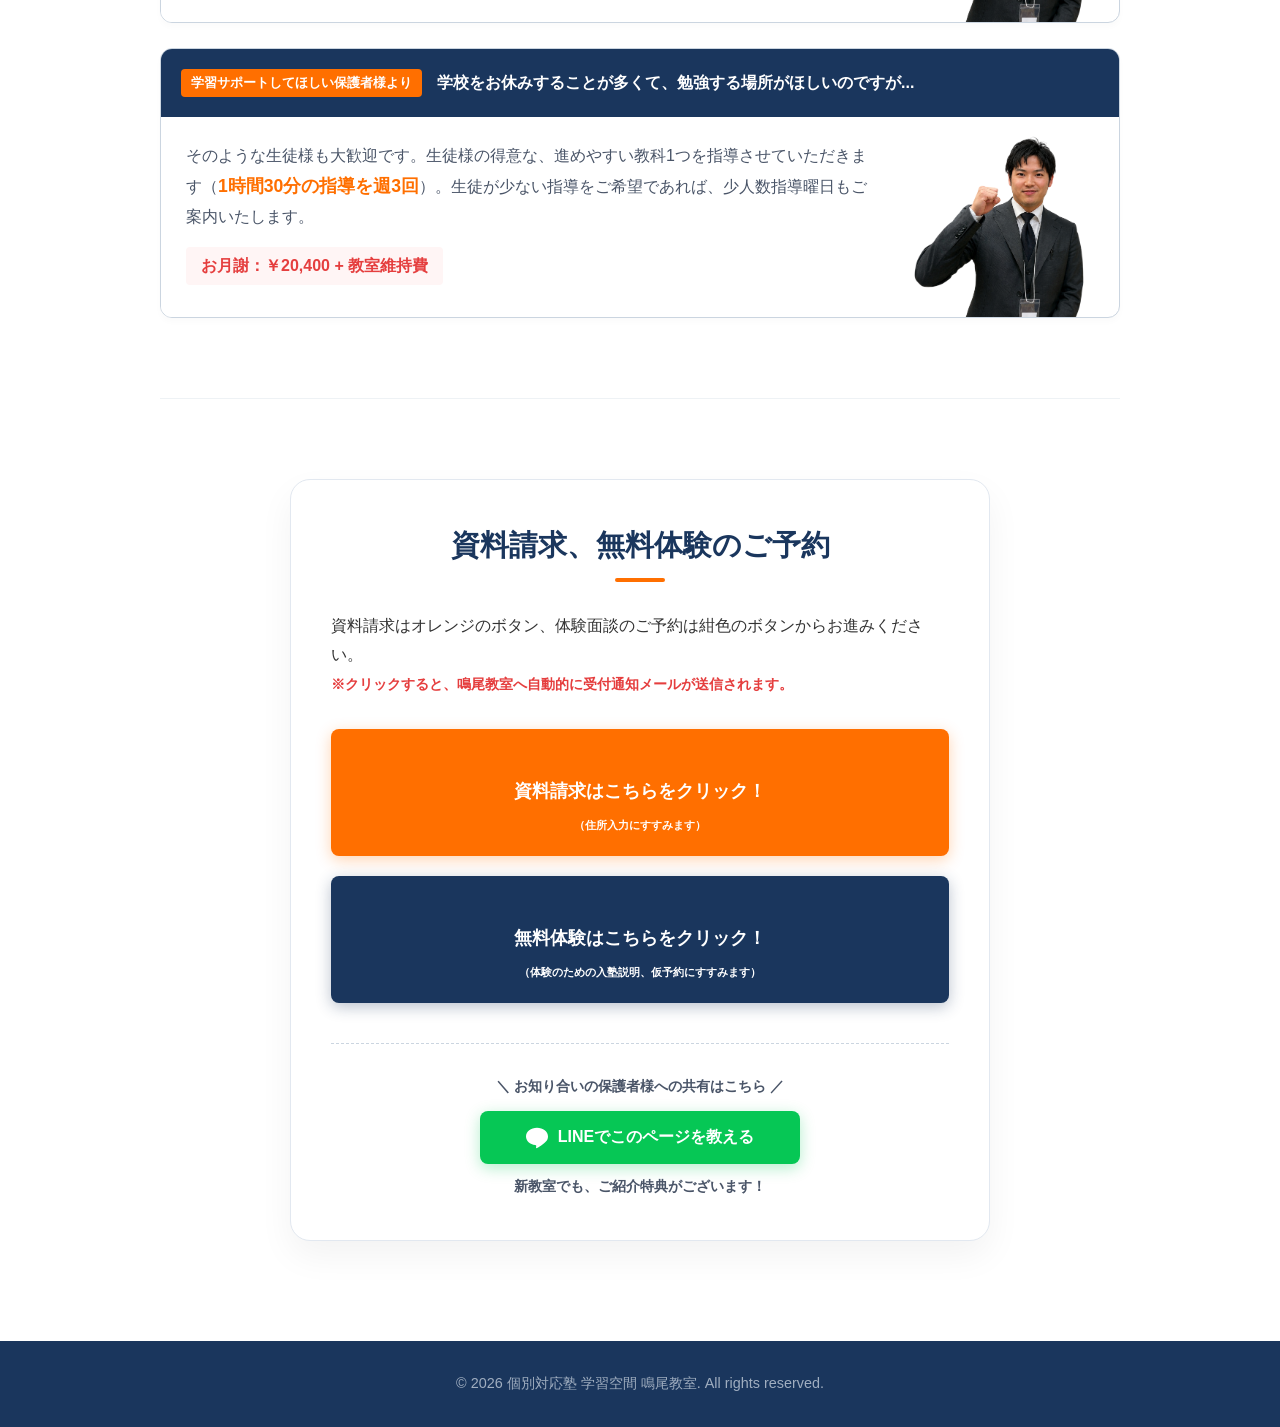
==== commit cdd97844: "Update index.html" ====
--- a/index.html
+++ b/index.html
@@ -26,9 +26,9 @@
             <nav class="nav">
                 <ul>
                     <li><a href="#about">どんな塾？</a></li>
-                    <li><a href="#message">新教室の担当講師は？</a></li>
-                    <li><a href="#faq">指導例(料金目安)</a></li>
-                    <li><a href="#contact" class="nav-btn">無料体験面談</a></li>
+                    <li><a href="#message">新教室の講師は？</a></li>
+                    <li><a href="#faq">指導例(料金)</a></li>
+                    <li><a href="#contact" class="nav-btn">無料体験はコチラ</a></li>
                 </ul>
             </nav>
         </div>
@@ -131,7 +131,7 @@
 
                 <div class="faq-item">
                     <div class="faq-question">
-                        <span class="q-badge">サポート</span>
+                        <span class="q-badge">学習サポートしてほしい保護者様より</span>
                         <p>学校をお休みすることが多くて、勉強する場所がほしいのですが...</p>
                     </div>
                     <figure class="about-presentation"> <div class="faq-answer">
@@ -153,15 +153,15 @@
                 
                 <div class="contact-links-container">
                     <a href="https://gakushu-kukan.net/2/gkform/form?f=mqEOOa2jtsBx" target="_blank" class="btn submit-btn" onclick="sendNotification('資料請求ボタン');">
-                        【学習空間 鳴尾教室】<br>資料請求はこちらをクリック！（住所入力にすすみます）
+                        <br>資料請求はこちらをクリック！<br><span style="font-size: 0.7rem;">（住所入力にすすみます）</span>
                     </a>
                     
                     <a href="https://gakushu-kukan.net/2/gkform/form?f=J35WNnVcbV0r" target="_blank" class="btn submit-btn btn-secondary" onclick="sendNotification('体験希望ボタン');">
-                        【学習空間 鳴尾教室】<br>体験希望はこちらをクリック！（体験のための入塾説明、仮予約にすすみます）
+                        <br>無料体験はこちらをクリック！<br><span style="font-size: 0.7rem;">（体験のための入塾説明、仮予約にすすみます）</span>
                     </a>
                 </div>
                 
-<div class="share-box">
+                <div class="share-box">
                     <p class="share-lead">＼ お知り合いの保護者様への共有はこちら ／</p>
                     <a href="https://social-plugins.line.me/lineit/share?url=https://gakushu-kukan.com/" target="_blank" class="btn line-share-btn">
                         <svg class="line-icon" viewBox="0 0 24 24" xmlns="http://www.w3.org/2000/svg">
@@ -169,9 +169,9 @@
                         </svg>
                         LINEでこのページを教える
                     </a>
-                    <p class="share-lead">新教室でも、ご紹介特典がございます！</p>
-                </div>
-                </div>
+                    <p class="share-lead" style="margin-top: 10px; margin-bottom: 0;">新教室でも、ご紹介特典がございます！</p>
+                </div>
+            </div>
         </section>
 
     </main>
@@ -197,4 +197,4 @@
     }
     </script>
 </body>
-</html>+</html>
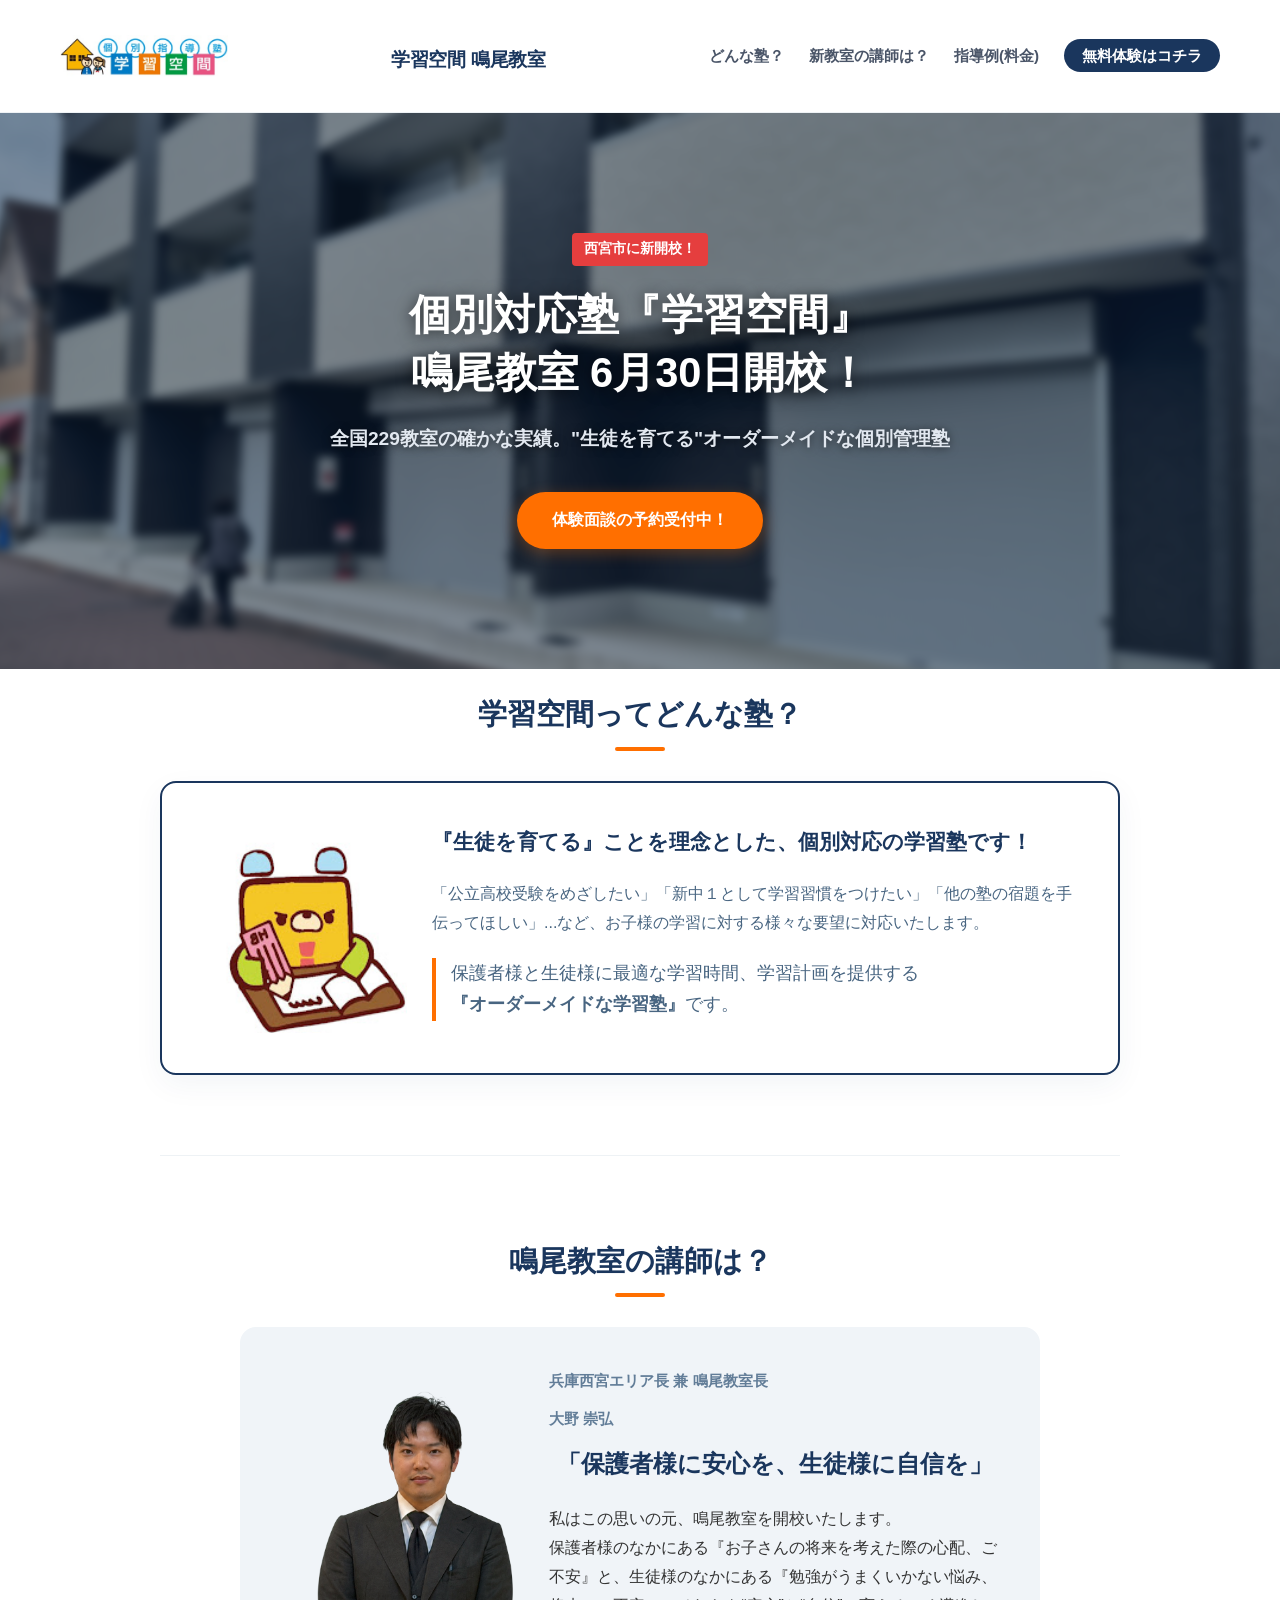
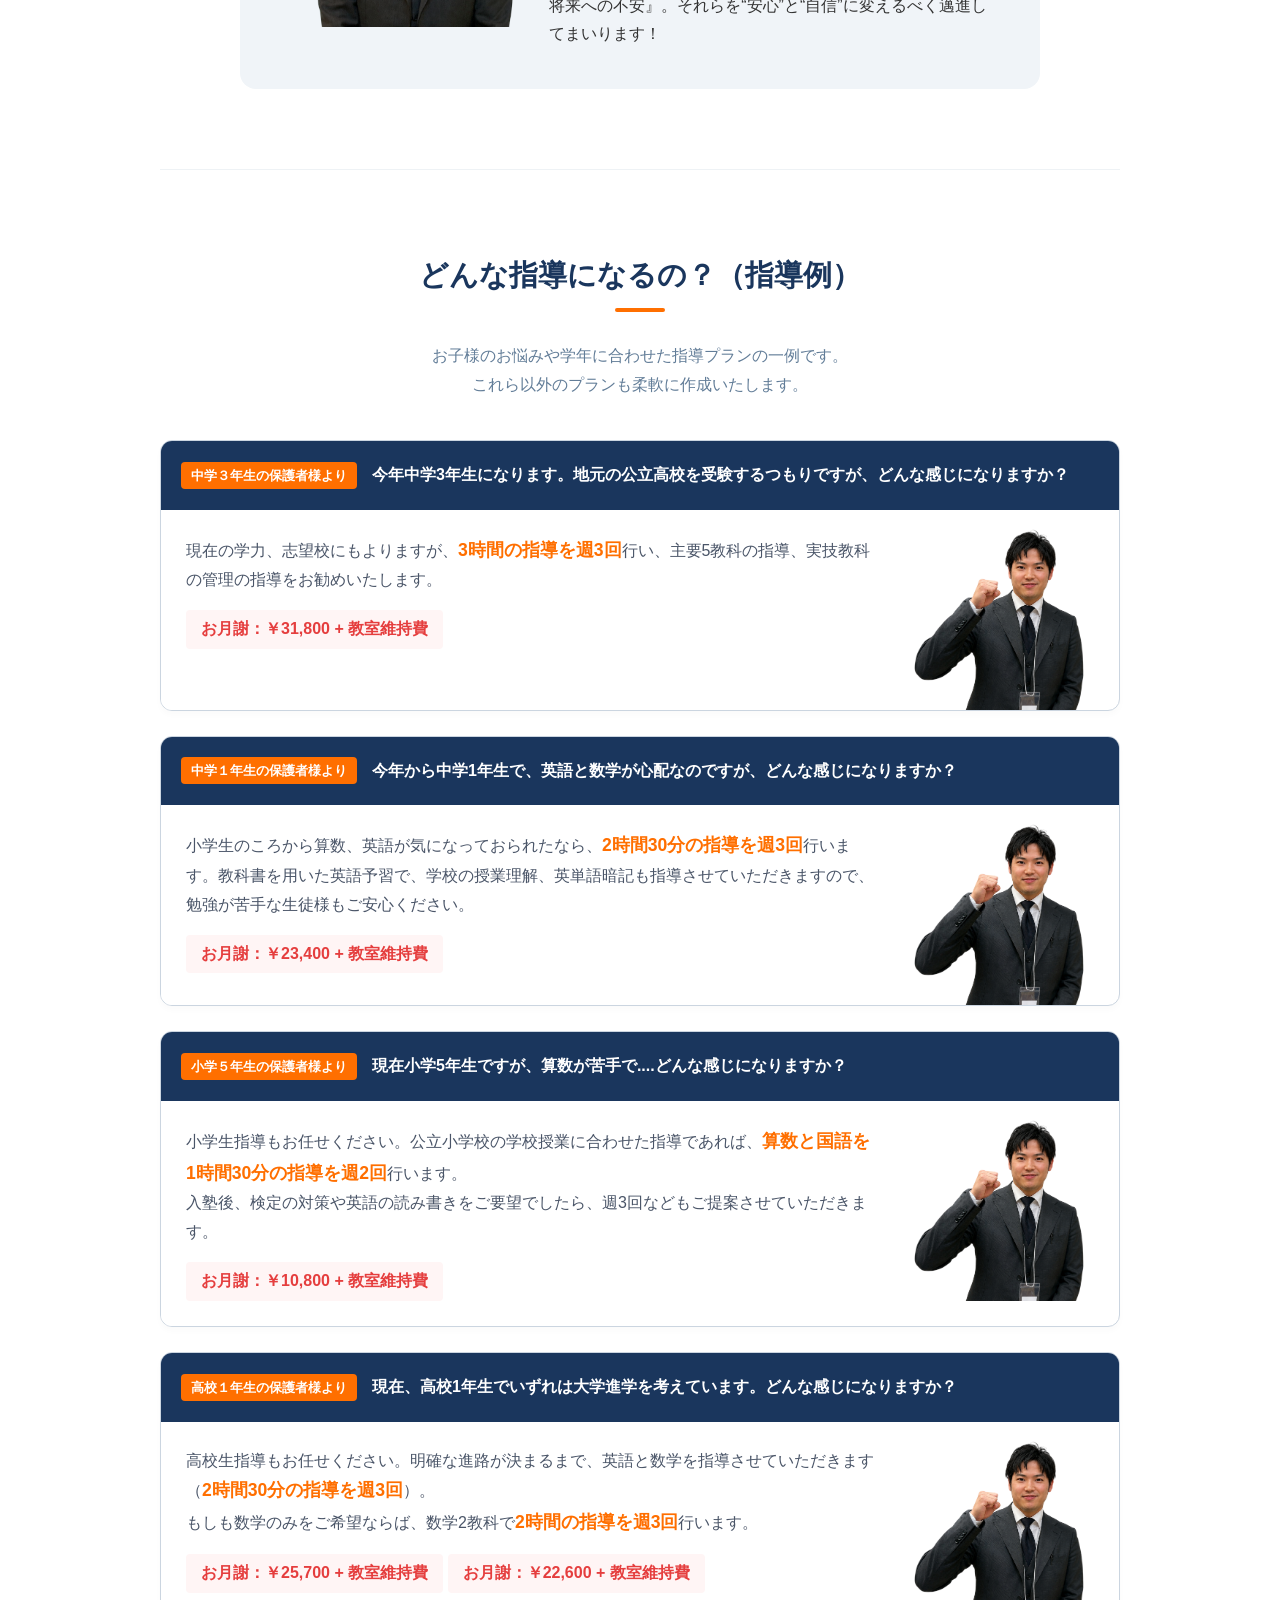
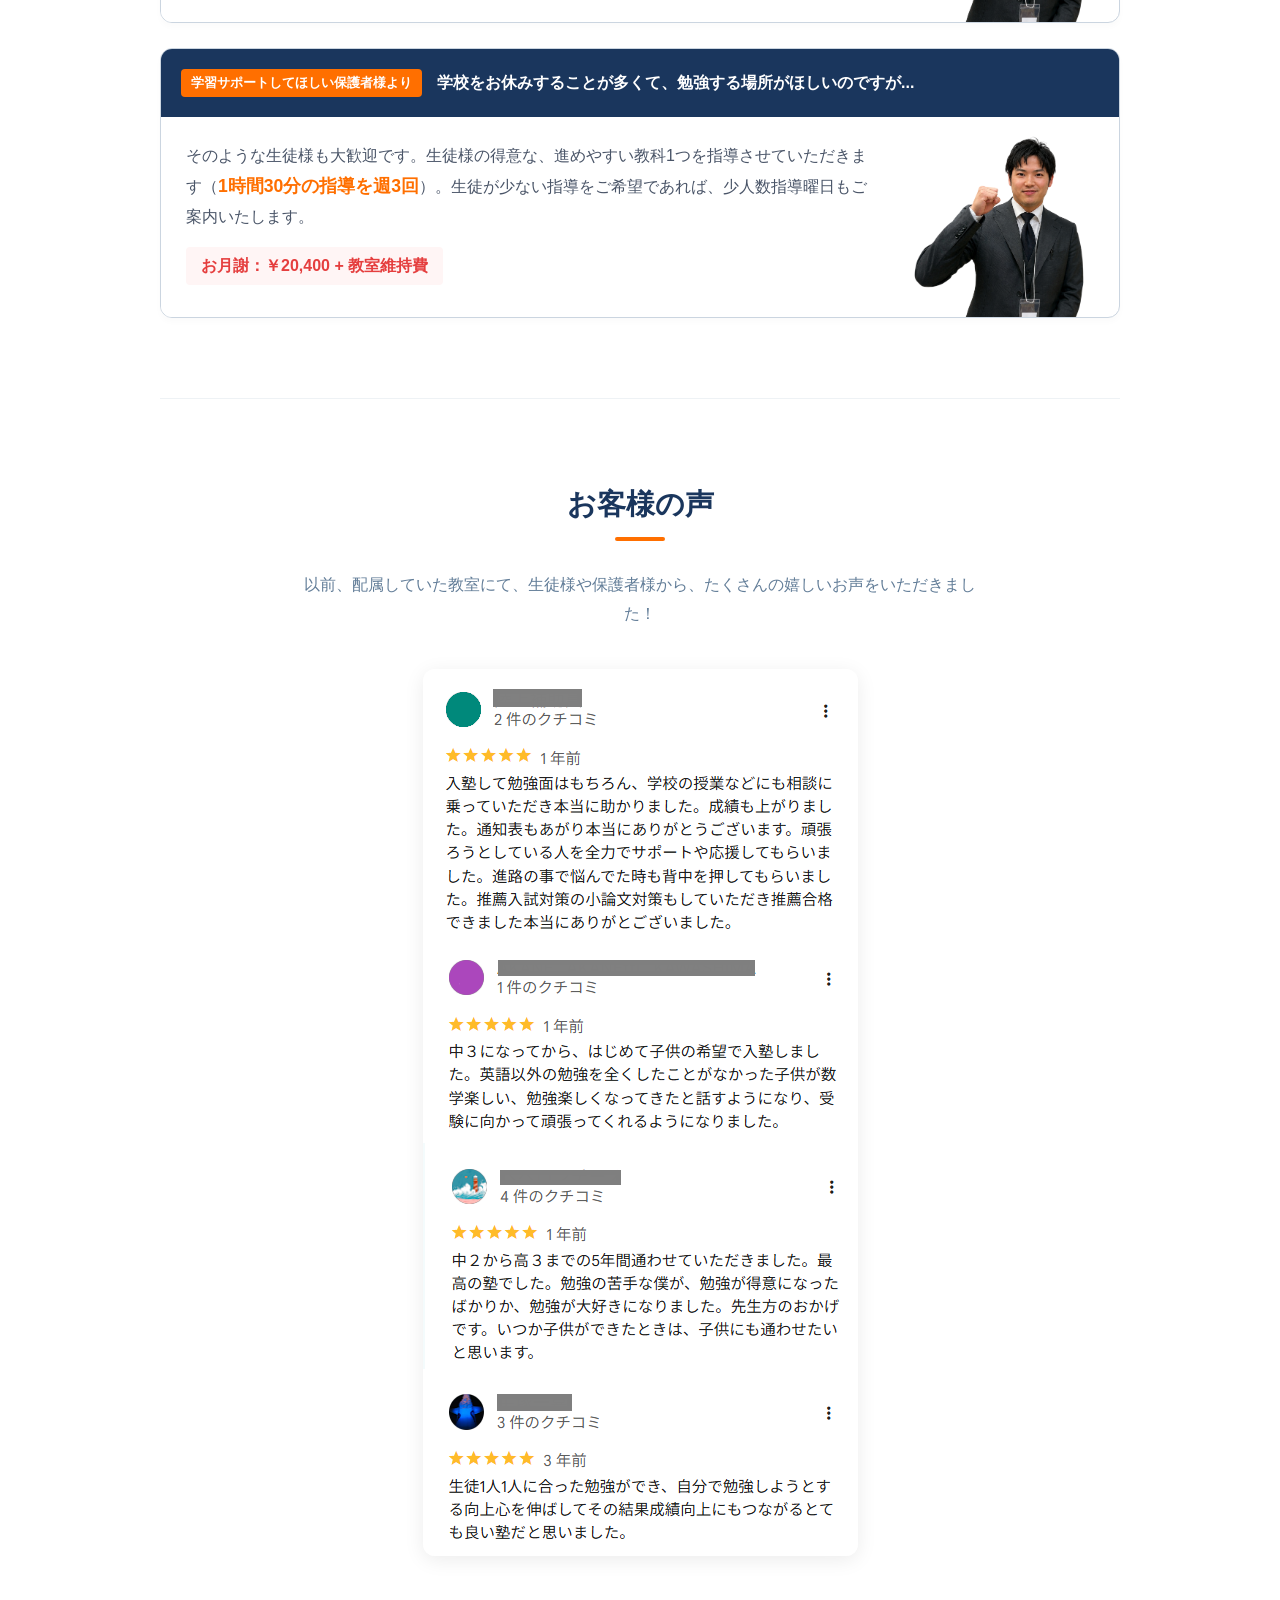
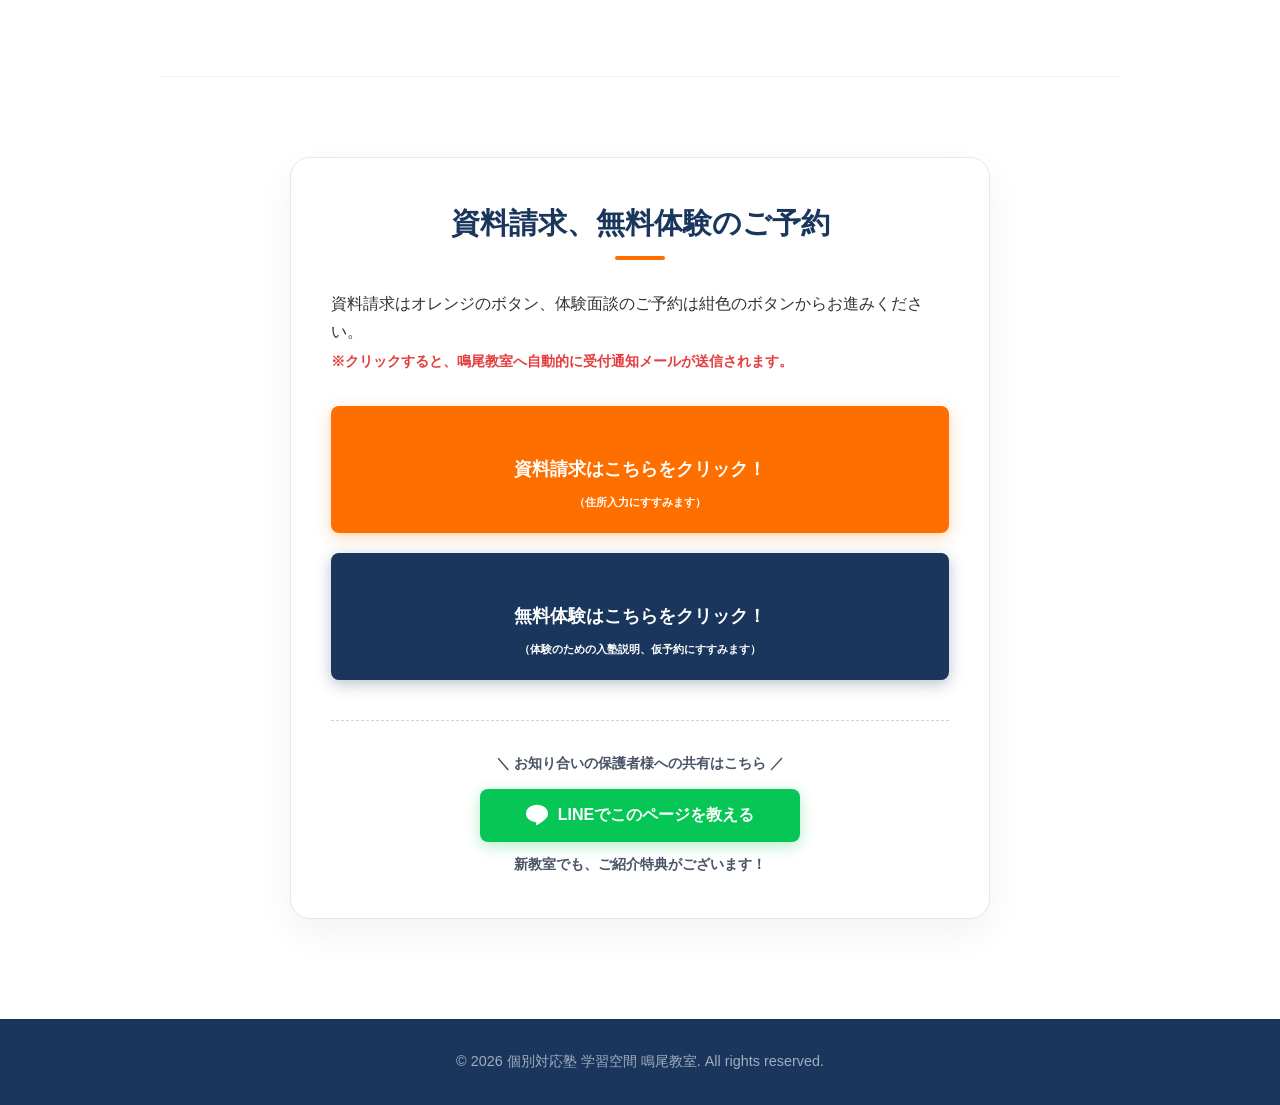
==== commit f1834216: "Update index.html" ====
--- a/index.html
+++ b/index.html
@@ -4,7 +4,7 @@
 <head>
     <meta charset="UTF-8">
     <meta name="viewport" content="width=device-width, initial-scale=1.0">
-    <meta name="description" content="sample text sample text sample text sample text sample text sample text ">
+    <meta name="description" content="兵庫県西宮市で初の教室となる、学習空間 鳴尾教室がが開校します！6月30日オープン！ぜひ無料体験にお越しください！">
     <title>個別対応塾 学習空間 鳴尾教室 | 6月30日開校！</title>
 
     <link rel="preconnect" href="https://fonts.googleapis.com">
@@ -145,6 +145,19 @@
 
         <hr class="divider">
 
+        <section id="reviews" class="section main-content">
+            <h3 class="section-title">お客様の声</h3>
+            <p class="section-lead">
+                以前、配属していた教室にて、生徒様や保護者様から、たくさんの嬉しいお声をいただきました！
+            </p>
+    
+            <div style="text-align: center; margin-bottom: 40px;">
+                <img src="./assets/images/Reviews00.png" alt="皆様からの口コミまとめ" style="max-width: 100%; height: auto; border-radius: 12px; box-shadow: 0 4px 20px rgba(0,0,0,0.08);">
+            </div>
+        </section>
+
+<hr class="divider">
+
         <section id="contact" class="section">
             <div class="contact-box">
                 <h3 class="section-title">資料請求、無料体験のご予約</h3>
--- a/assets/css/style.css
+++ b/assets/css/style.css
@@ -400,6 +400,7 @@
     transform: translateY(-2px);
     box-shadow: 0 6px 20px rgba(26, 54, 93, 0.4);
 }
+
 /* ==========================================================================
    LINE共有ボタンのデザイン
    ========================================================================== */
@@ -476,22 +477,115 @@
 
 /* スマホ（画面幅 560px 以下） */
 @media (max-width: 560px) {
+    /* --- ヘッダー・ナビゲーションのスマホ専用・上部固定レイアウト --- */
+    .header {
+        position: static; /* ヘッダー全体の固定は解除し、ロゴをスクロールで逃がします */
+        backdrop-filter: none;
+    }
+
     .header-container {
         flex-direction: column;
-        gap: 15px;
+        gap: 0;
+        /* ロゴの上にメニューの帯（高約46px）が完全固定で敷かれるため、
+           ロゴが下に隠れてしまわないように上側にしっかり46px以上の余白を空けます */
+        padding: 56px 0 15px 0; 
+    }
+
+    .logo {
+        margin-bottom: 10px;
+    }
+
+    /* メニュー（nav）だけを画面の一番「上」に固定 */
+    .nav {
+        position: fixed;
+        top: 0;
+        left: 0;
+        width: 100%;
+        background-color: rgba(255, 255, 255, 0.98); /* 背景を白にして下の文字と重ならないように */
+        border-bottom: 1px solid #eef2f5;
+        box-shadow: 0 4px 10px rgba(0, 0, 0, 0.08); /* 上からうっすら敷く影 */
+        z-index: 9999; /* 常に最前面に表示 */
+        padding: 6px 0;
+    }
+
+    /* ボタンを横一列にきれいに等間隔で並べる設定 */
+    .nav ul {
+        display: flex;
+        justify-content: space-around; /* 均等配置 */
+        align-items: center;
+        gap: 2px;
+        padding: 0 6px;
+    }
+
+    .nav li {
+        flex: 1; /* すべてのボタンの横幅を均等にする */
         text-align: center;
     }
-    .nav ul {
-        gap: 12px;
-        flex-wrap: wrap;
-        justify-content: center;
-    }
+
+    /* メニュー内の文字リンクの調整 */
     .nav a {
-        font-size: 0.85rem;
+        display: block;
+        font-size: 0.72rem; /* スマホ画面で綺麗に収まるスマートなサイズ */
+        padding: 6px 2px;
+        color: #4a5568;
+        white-space: nowrap; /* 文字の途中での意図しない改行を防ぐ */
+    }
+
+    /* 「無料体験面談」ボタン */
+    .nav .nav-btn {
+        background-color: #1a365d;
+        color: #fff !important;
+        border-radius: 4px;
+        font-weight: bold;
+        padding: 6px 2px;
+    }
+
+    .nav .nav-btn:hover {
+        background-color: #2c5282;
+    }
+
+    /* --- ★【今回追加】どんな塾？（about-card）の並び順調整 --- */
+    .about-card .about {
+        flex-direction: column-reverse; /* スマホのときだけ「テキストが上、画像が下」に逆転 */
+        padding-left: 0;
+    }
+    .about-card .about-caption {
+        padding-left: 0;
+        margin-bottom: 20px; /* 下に配置されるクマの画像との間に心地よい隙間を確保 */
+    }
+    .about-image-gakkuma01 {
+        padding-top: 10px;
+        padding-right: 0;
+        margin: 0 auto; /* クマの画像をスマホ画面の中央に配置 */
+    }
+
+    /* --- 講師紹介・指導例の並び順調整（テキスト → 画像） --- */
+    .message-box .about {
+        flex-direction: column-reverse;
+        padding-left: 0;
+    }
+    .message-box .about-caption {
+        padding-left: 0;
+        margin-bottom: 20px;
+    }
+
+    /* 指導例（Q&A）の中身もスマホ時に縦並び＋画像が下になるよう設定 */
+    .about-presentation {
+        flex-direction: column-reverse;
+        padding-right: 0;
+    }
+    .about-image-tutor04 {
+        padding-top: 20px;
+        padding-right: 0;
+        margin: 0 auto;
+    }
+
+    /* --- そのその他のスマホ最適化調整 --- */
+    .main-content {
+        padding-bottom: 0;
     }
     .hero {
         padding: 60px 15px;
-        /* 丸みの設定（border-radius）を完全に削除しました */
     }
     .hero-content h2 {
         font-size: 1.6rem;
@@ -505,4 +599,4 @@
     .section-title {
         font-size: 1.5rem;
     }
-}+}
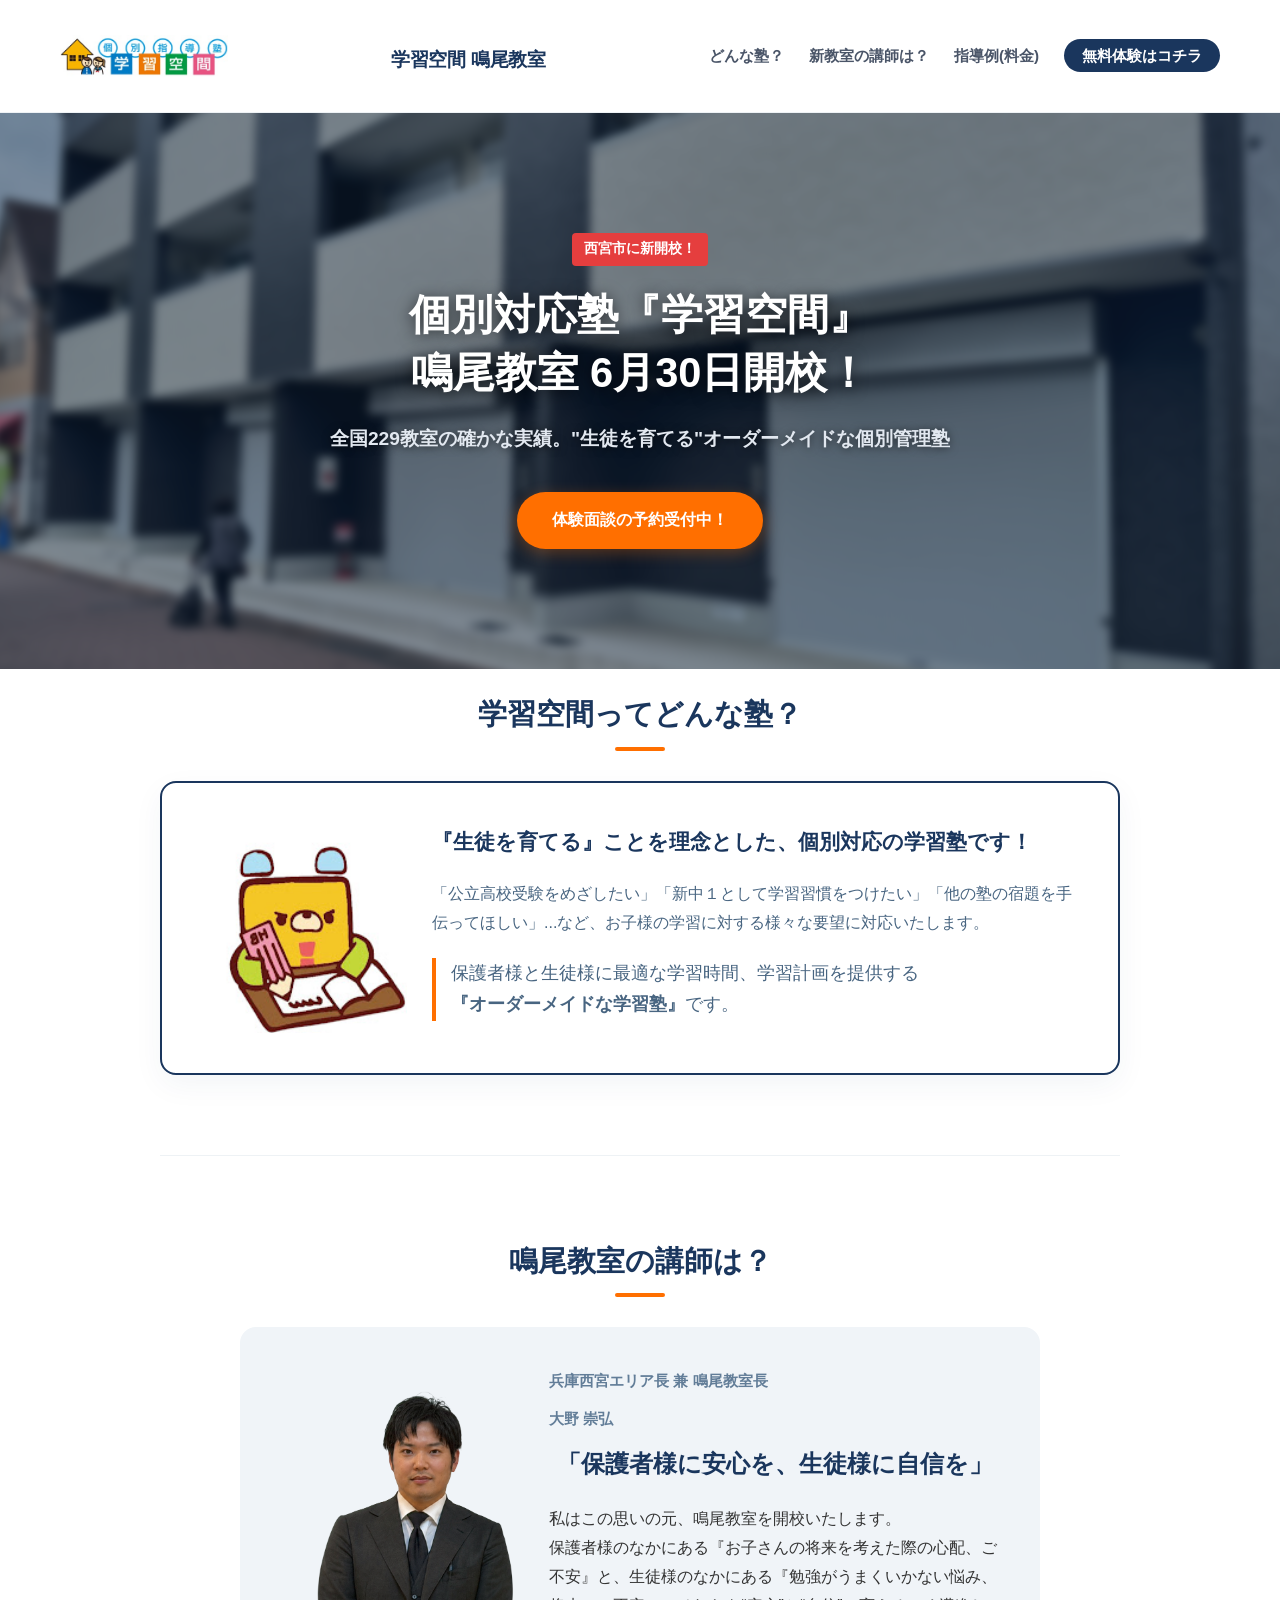
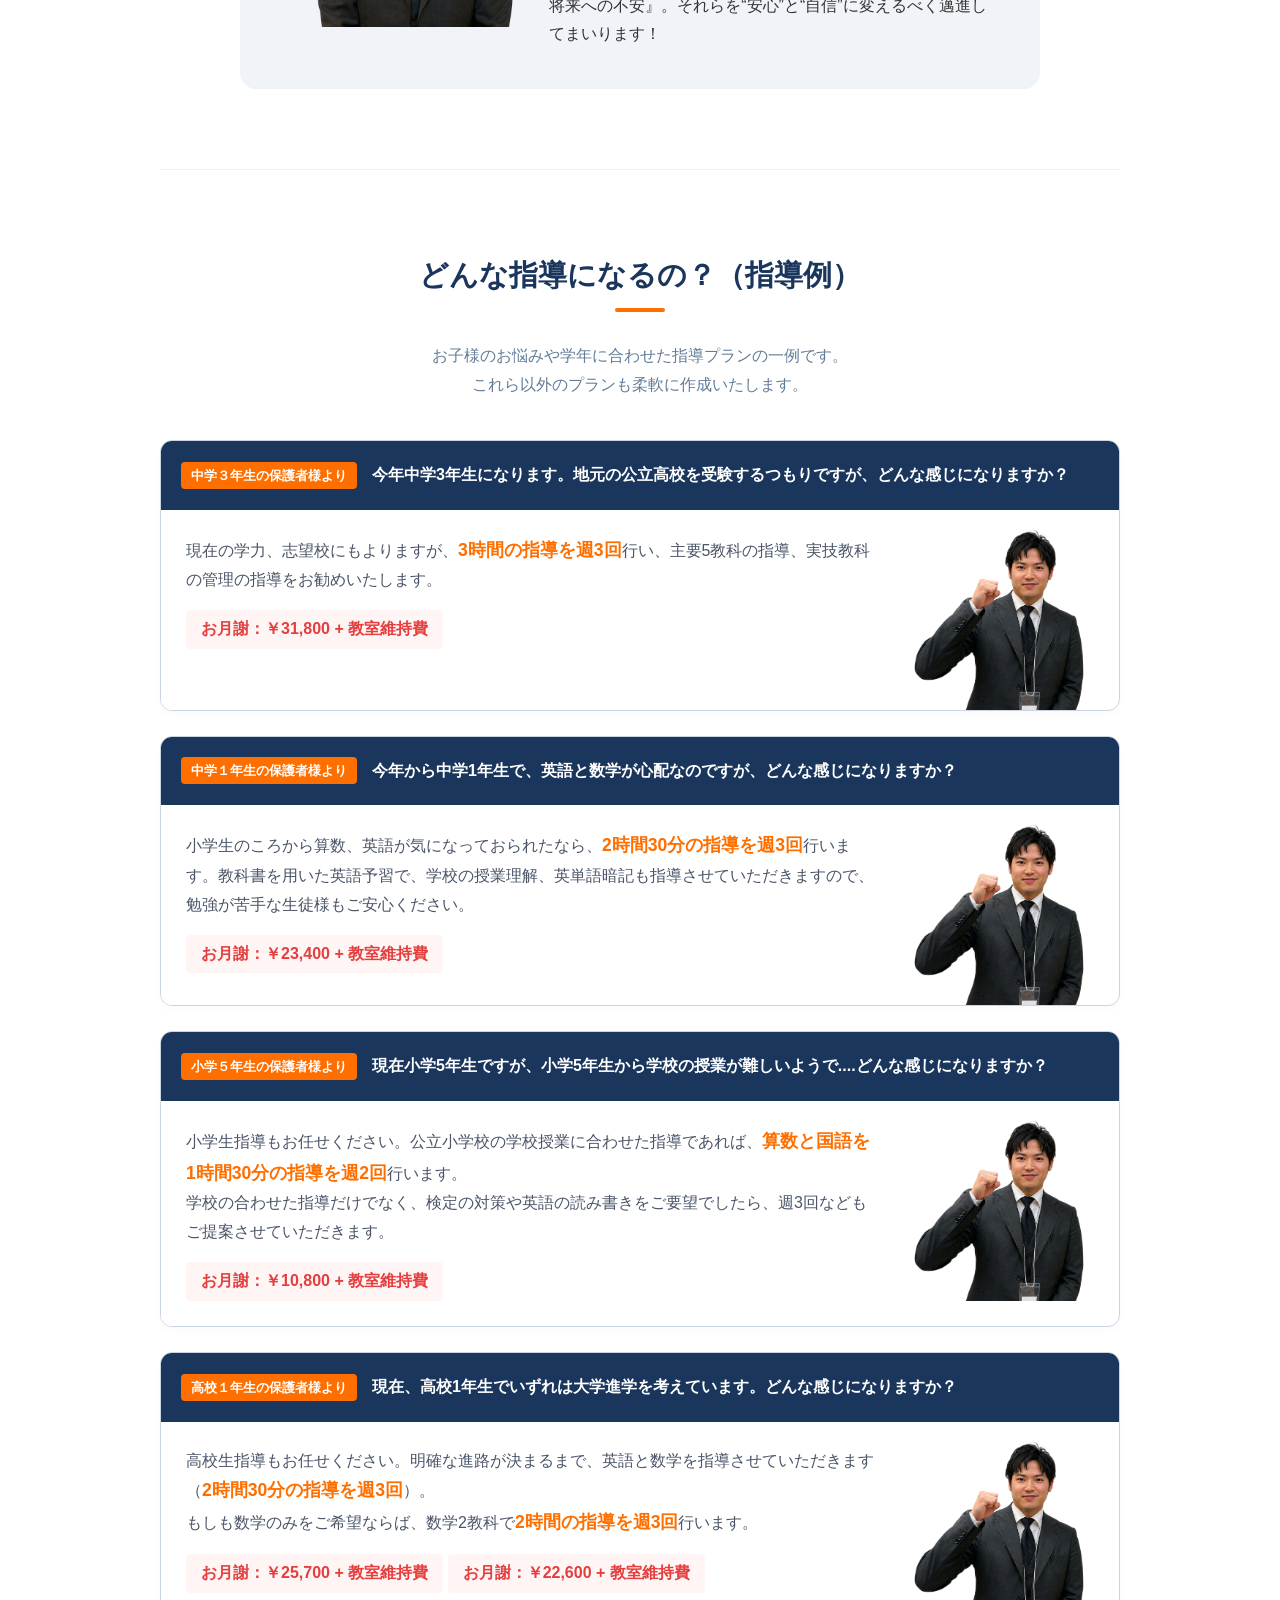
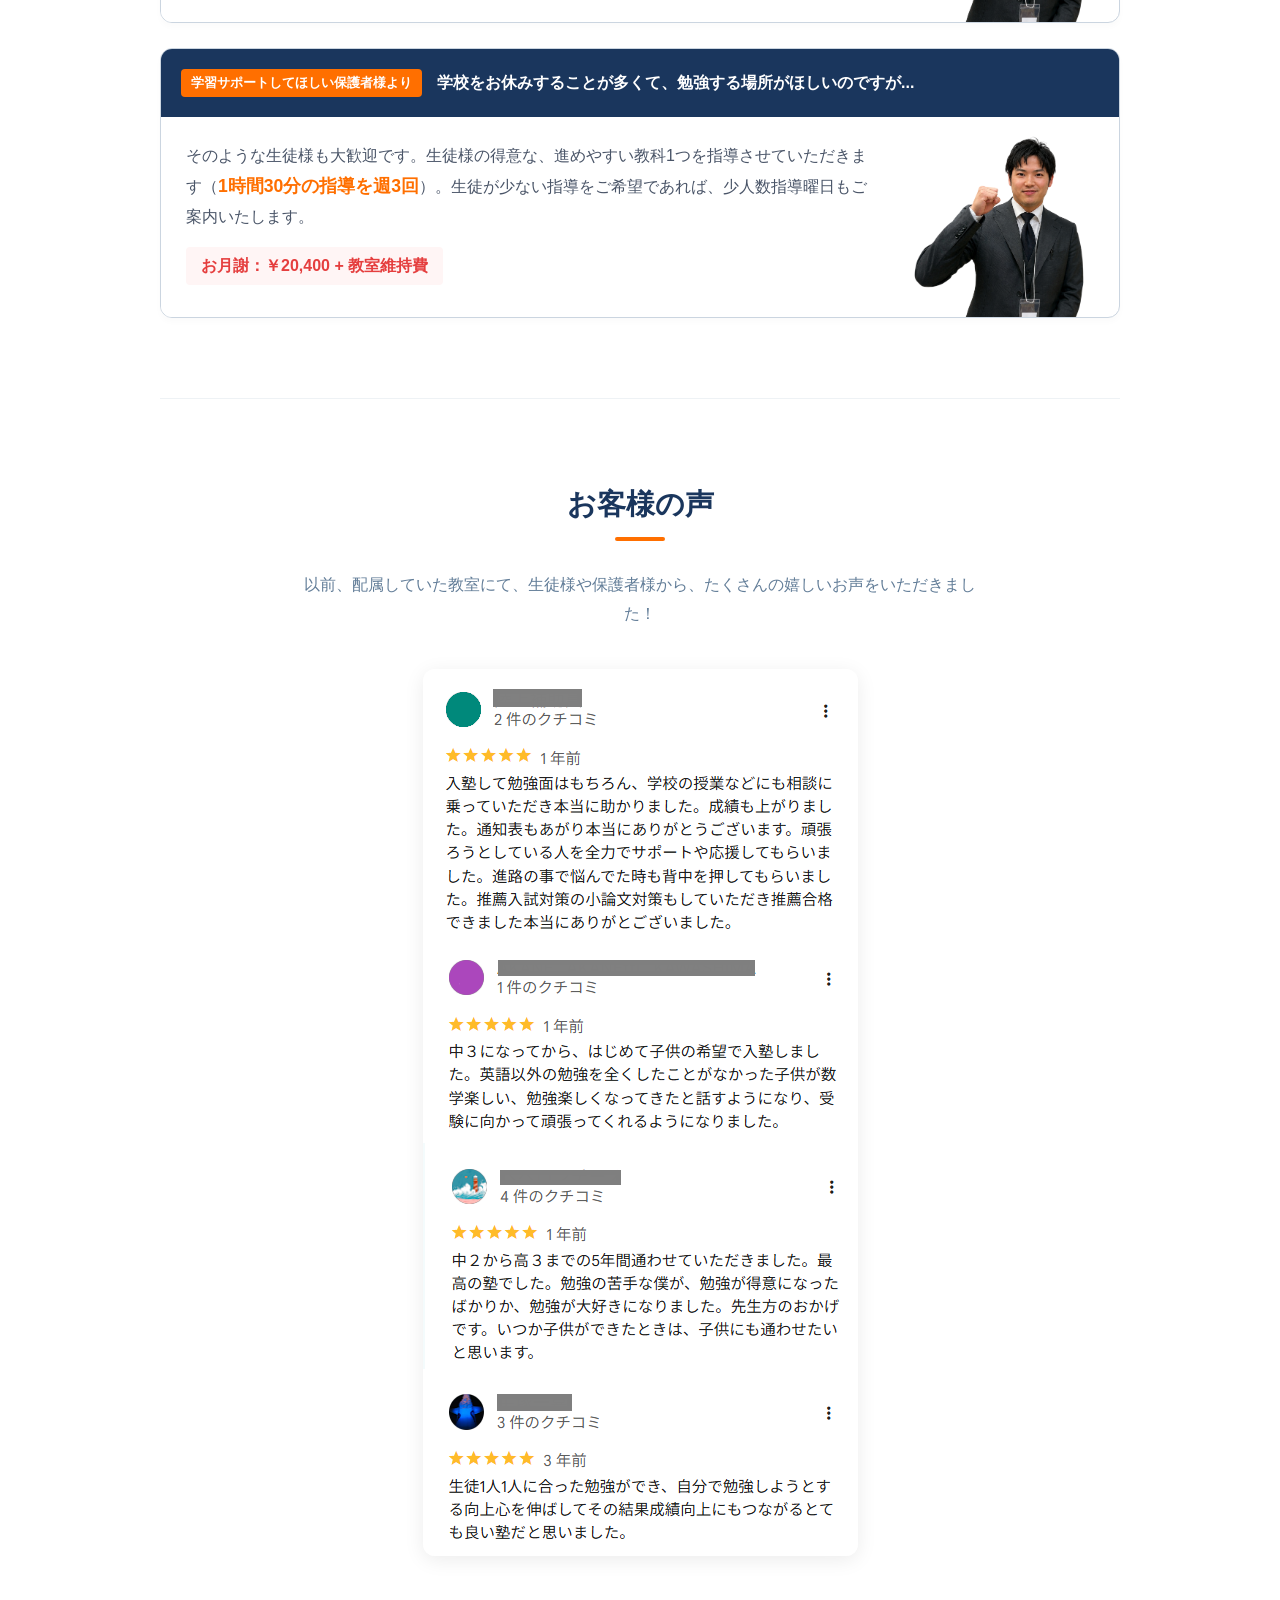
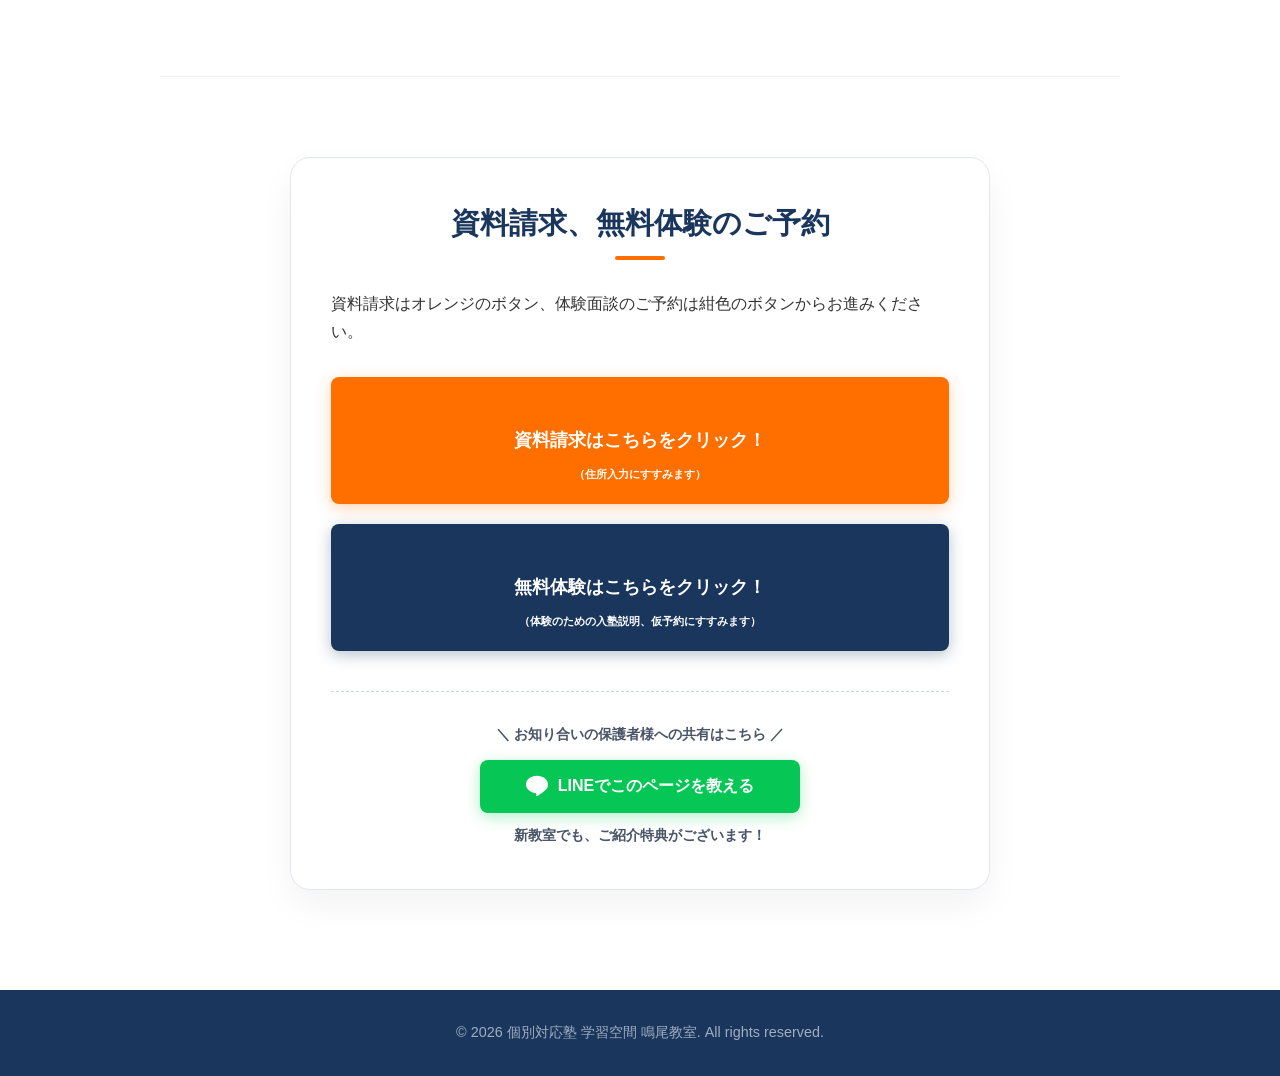
==== commit ad3ffeef: "Update index.html" ====
--- a/index.html
+++ b/index.html
@@ -106,11 +106,11 @@
                 <div class="faq-item">
                     <div class="faq-question">
                         <span class="q-badge">小学５年生の保護者様より</span>
-                        <p>現在小学5年生ですが、算数が苦手で....どんな感じになりますか？</p>
+                        <p>現在小学5年生ですが、小学5年生から学校の授業が難しいようで....どんな感じになりますか？</p>
                     </div>
                     <figure class="about-presentation"> <div class="faq-answer">
                             <p>小学生指導もお任せください。公立小学校の学校授業に合わせた指導であれば、<strong>算数と国語を1時間30分の指導を週2回</strong>行います。</p>
-                            <p>入塾後、検定の対策や英語の読み書きをご要望でしたら、週3回などもご提案させていただきます。</p>
+                            <p>学校の合わせた指導だけでなく、検定の対策や英語の読み書きをご要望でしたら、週3回などもご提案させていただきます。</p>
                             <p class="price">お月謝：￥10,800 + 教室維持費</p>
                         </div>
                         <img class="about-image-tutor04" src="./assets/images/Tutor_naruo_04.png" width="200" height="200" alt="About image"> </figure>       
@@ -161,8 +161,7 @@
         <section id="contact" class="section">
             <div class="contact-box">
                 <h3 class="section-title">資料請求、無料体験のご予約</h3>
-                <p class="contact-lead">資料請求はオレンジのボタン、体験面談のご予約は紺色のボタンからお進みください。
-                    <br><span style="font-size: 0.9rem; color: #e53e3e; font-weight: bold;">※クリックすると、鳴尾教室へ自動的に受付通知メールが送信されます。</span></p>
+                <p class="contact-lead">資料請求はオレンジのボタン、体験面談のご予約は紺色のボタンからお進みください。</p>
                 
                 <div class="contact-links-container">
                     <a href="https://gakushu-kukan.net/2/gkform/form?f=mqEOOa2jtsBx" target="_blank" class="btn submit-btn" onclick="sendNotification('資料請求ボタン');">
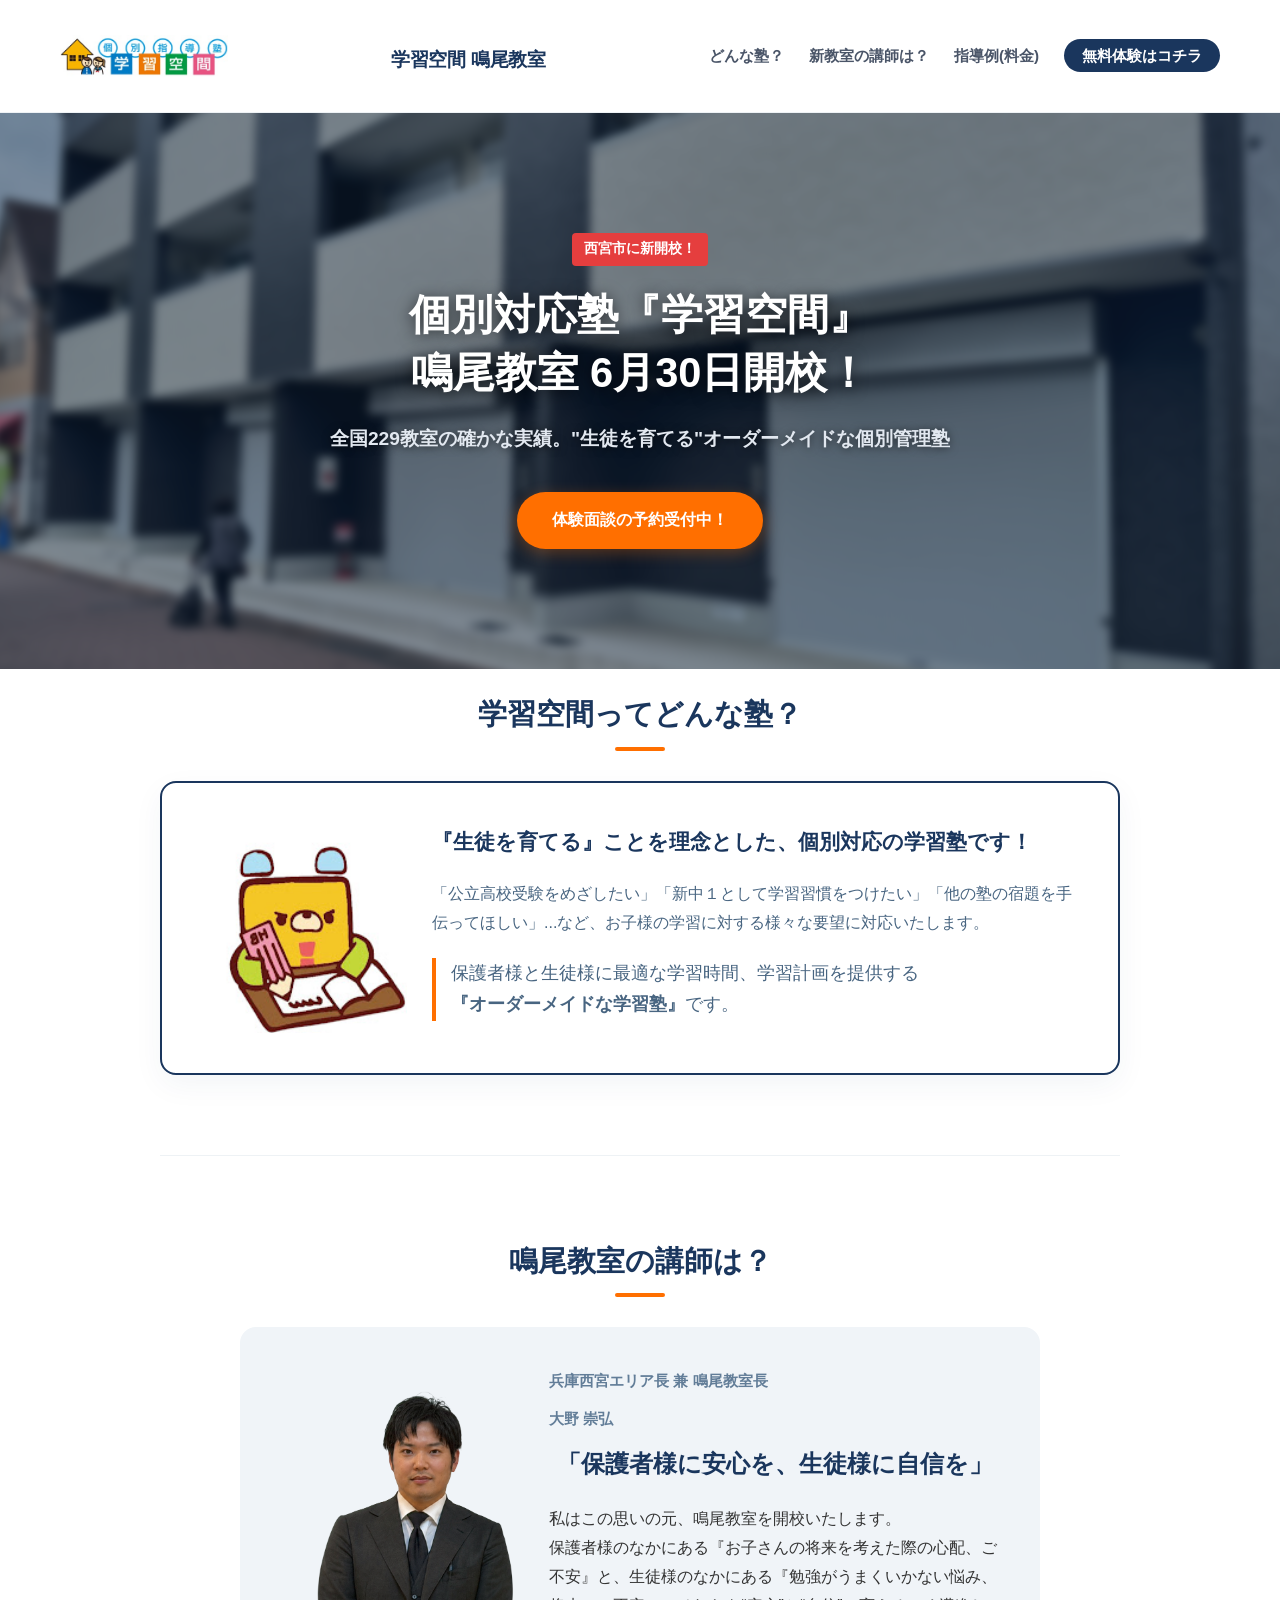
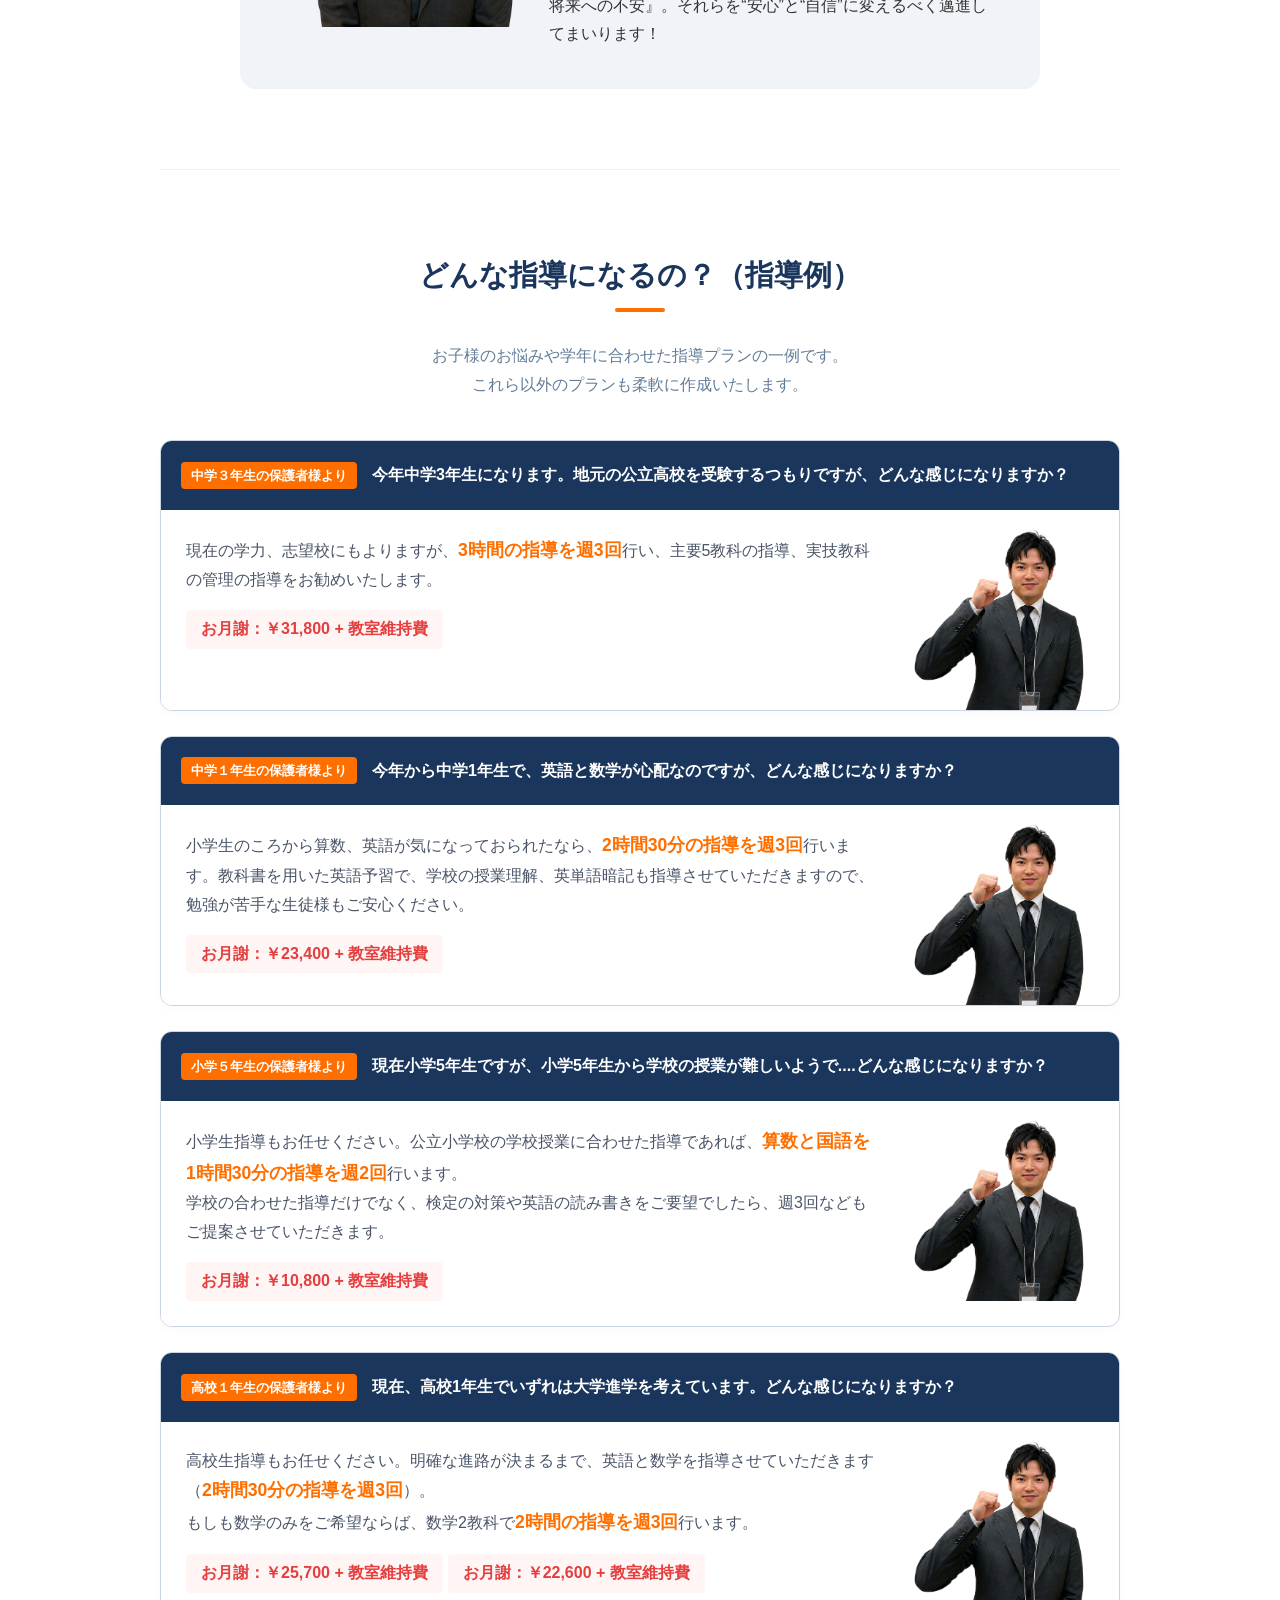
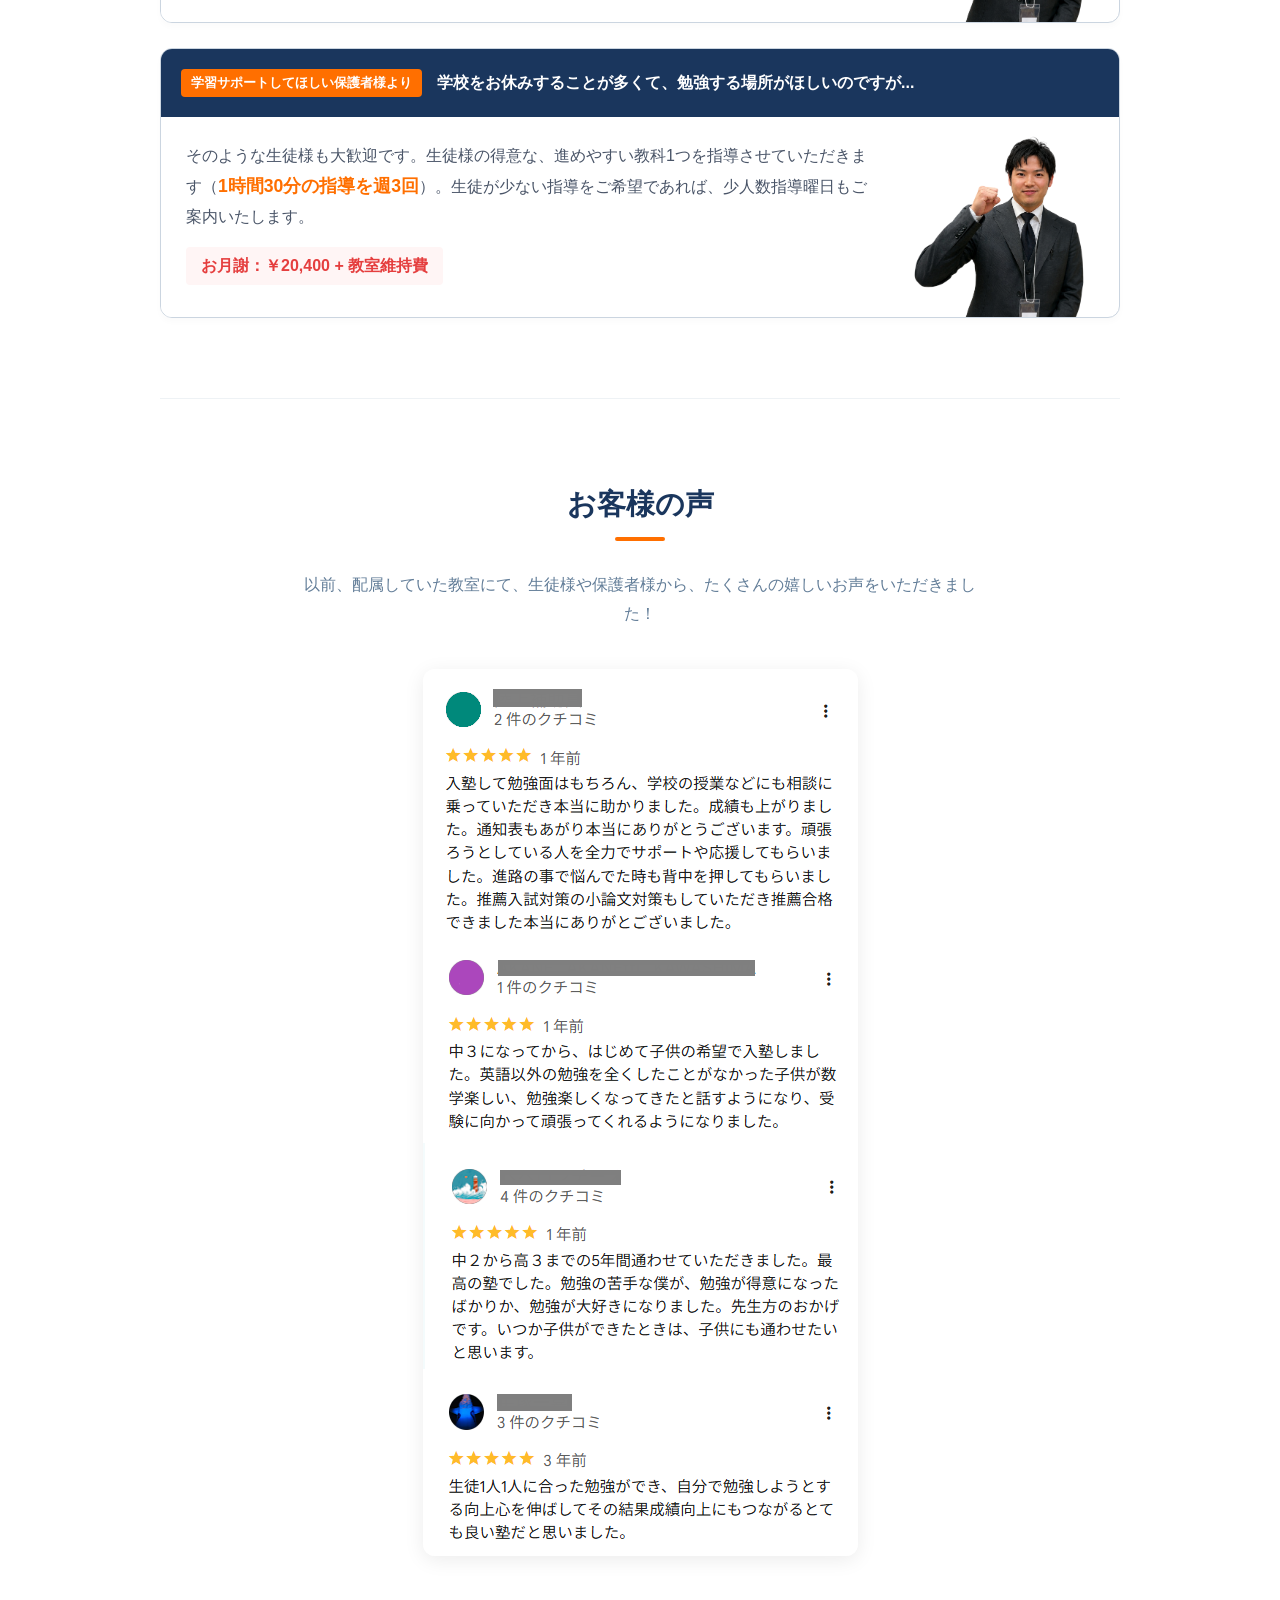
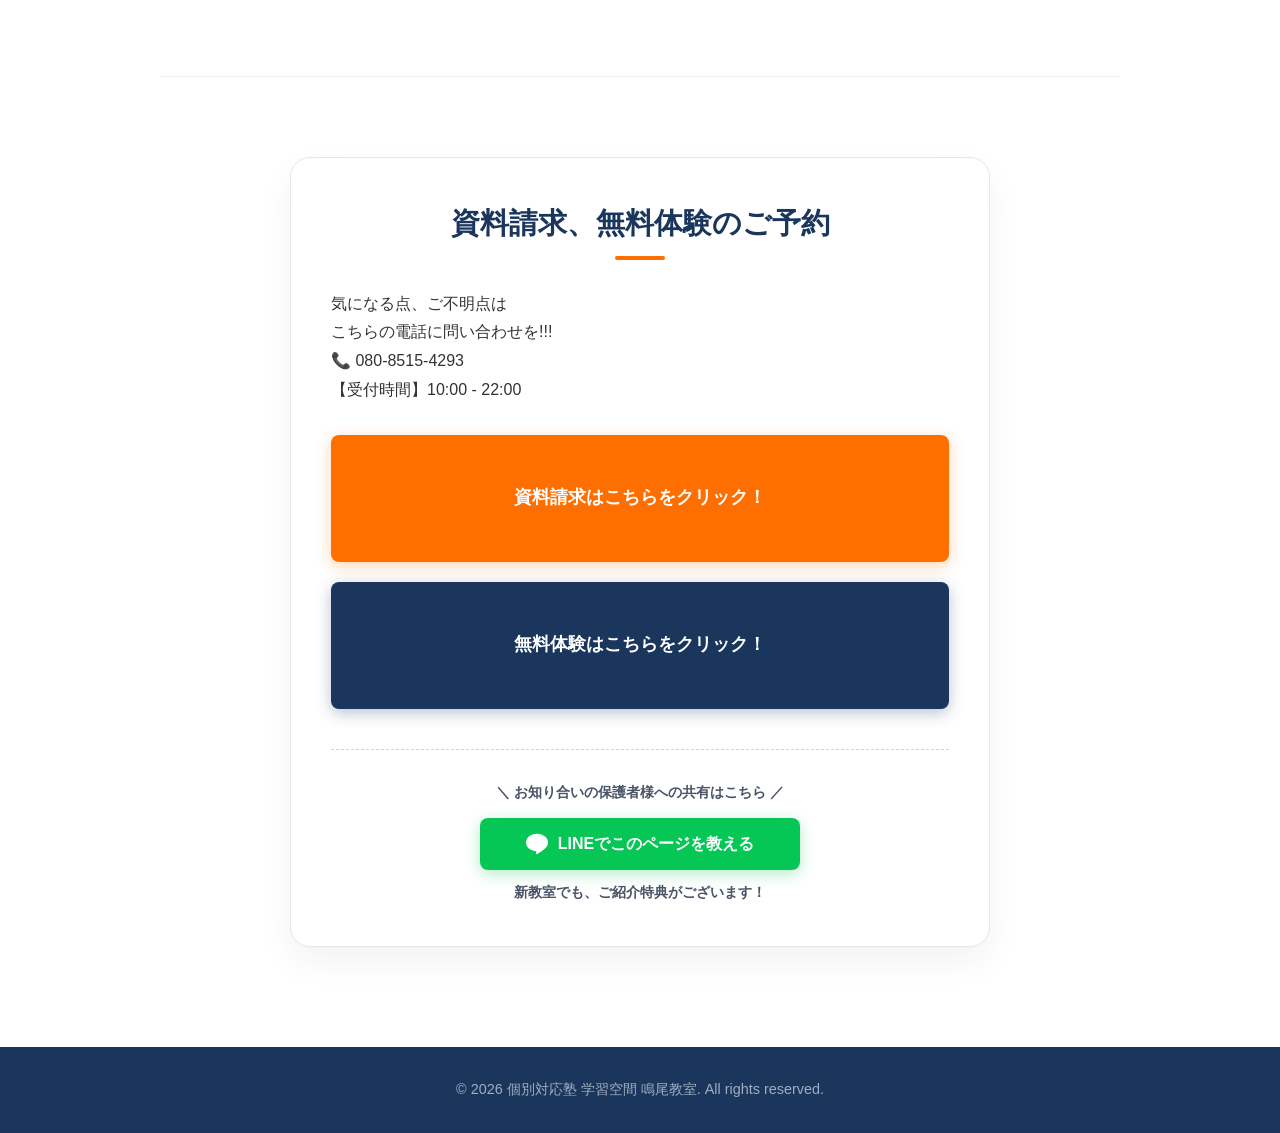
==== commit 5981dcfd: "Add files via upload" ====
--- a/index.html
+++ b/index.html
@@ -1,212 +1,219 @@
-<!DOCTYPE html>
-<html lang="ja">
-
-<head>
-    <meta charset="UTF-8">
-    <meta name="viewport" content="width=device-width, initial-scale=1.0">
-    <meta name="description" content="兵庫県西宮市で初の教室となる、学習空間 鳴尾教室がが開校します！6月30日オープン！ぜひ無料体験にお越しください！">
-    <title>個別対応塾 学習空間 鳴尾教室 | 6月30日開校！</title>
-
-    <link rel="preconnect" href="https://fonts.googleapis.com">
-    <link rel="preconnect" href="https://fonts.gstatic.com" crossorigin>
-    <link href="https://fonts.googleapis.com/css2?family=Noto+Sans+JP:wght@100..900&display=swap" rel="stylesheet">
-
-    <link rel="stylesheet" href="./assets/css/sanitize.css">
-    <link rel="stylesheet" href="./assets/css/style.css">
-</head>
-
-<body>
-
-    <header class="header">
-        <div class="header-container">
-            <a href="https://gakushu-kukan.com/"><img class="about-image-logo01" src="./assets/images/GK_logo01.png" width="60%" height="60%" alt="About image"></a>
-            <h1 class="logo">
-                <a href="#">学習空間 鳴尾教室</a>
-            </h1>
-            <nav class="nav">
-                <ul>
-                    <li><a href="#about">どんな塾？</a></li>
-                    <li><a href="#message">新教室の講師は？</a></li>
-                    <li><a href="#faq">指導例(料金)</a></li>
-                    <li><a href="#contact" class="nav-btn">無料体験はコチラ</a></li>
-                </ul>
-            </nav>
-        </div>
-    </header>
-
-    <section class="hero">
-        <div class="hero-content">
-            <span class="badge">西宮市に新開校！</span>
-            <h2>個別対応塾『学習空間』<br>鳴尾教室 6月30日開校！</h2>
-            <p>全国229教室の確かな実績。"生徒を育てる"オーダーメイドな個別管理塾</p>
-            <a href="#contact" class="btn hero-btn">体験面談の予約受付中！</a>
-        </div>
-    </section>
-
-    <main class="main-content">
-
-        <section id="about" class="section">
-            <h3 class="section-title">学習空間ってどんな塾？</h3>
-            <div class="about-card">
-                <figure class="about"> <img class="about-image-gakkuma01" src="./assets/images/gakkuma01.jpg" width="200" height="210" alt="About image"> <figcaption class="about-caption"> <h4>『生徒を育てる』ことを理念とした、個別対応の学習塾です！</h4>
-                        <p>「公立高校受験をめざしたい」「新中１として学習習慣をつけたい」「他の塾の宿題を手伝ってほしい」...など、お子様の学習に対する様々な要望に対応いたします。</p>
-                        <p class="highlight-text">保護者様と生徒様に最適な学習時間、学習計画を提供する<br><strong>『オーダーメイドな学習塾』</strong>です。</p>
-                        </figcaption>    
-                </figure>
-            </div>
-        </section>
-
-        <hr class="divider">
-
-        <section id="message" class="section">
-            <h3 class="section-title">鳴尾教室の講師は？</h3>
-                <div class="message-box">
-                    <figure class="about"> <img class="about-image" src="./assets/images/Tutor_naruo_03.png" width="250" height="260" alt="About image"> <figcaption class="about-caption"> <p class="role">兵庫西宮エリア長 兼 鳴尾教室長</p>
-                            <p class="role">大野 崇弘</p>
-                            <h4>「保護者様に安心を、生徒様に自信を」</h4>
-                            <p>私はこの思いの元、鳴尾教室を開校いたします。</p>
-                            <p>保護者様のなかにある『お子さんの将来を考えた際の心配、ご不安』と、生徒様のなかにある『勉強がうまくいかない悩み、将来への不安』。それらを“安心”と“自信”に変えるべく邁進してまいります！</p>
-                        </figcaption>    
-                    </figure>
-                </div>
-        </section>
-
-        <hr class="divider">
-
-        <section id="faq" class="section">
-            <h3 class="section-title">どんな指導になるの？（指導例）</h3>
-            <p class="section-lead">お子様のお悩みや学年に合わせた指導プランの一例です。<br>
-                これら以外のプランも柔軟に作成いたします。</p>
-            
-            <div class="faq-container">
-                <div class="faq-item">
-                    <div class="faq-question">
-                        <span class="q-badge">中学３年生の保護者様より</span>
-                        <p>今年中学3年生になります。地元の公立高校を受験するつもりですが、どんな感じになりますか？</p>
-                    </div>
-                    <figure class="about-presentation"> <div class="faq-answer">
-                            <p>現在の学力、志望校にもよりますが、<strong>3時間の指導を週3回</strong>行い、主要5教科の指導、実技教科の管理の指導をお勧めいたします。</p>
-                            <p class="price">お月謝：￥31,800 + 教室維持費</p>
-                        </div>
-                        <img class="about-image-tutor04" src="./assets/images/Tutor_naruo_04.png" width="200" height="200" alt="About image"> </figure>                
-                </div>
-
-                <div class="faq-item">
-                    <div class="faq-question">
-                        <span class="q-badge">中学１年生の保護者様より</span>
-                        <p>今年から中学1年生で、英語と数学が心配なのですが、どんな感じになりますか？</p>
-                    </div>
-                    <figure class="about-presentation"> <div class="faq-answer">
-                            <p>小学生のころから算数、英語が気になっておられたなら、<strong>2時間30分の指導を週3回</strong>行います。教科書を用いた英語予習で、学校の授業理解、英単語暗記も指導させていただきますので、勉強が苦手な生徒様もご安心ください。</p>
-                            <p class="price">お月謝：￥23,400 + 教室維持費</p>
-                        </div>
-                        <img class="about-image-tutor04" src="./assets/images/Tutor_naruo_04.png" width="200" height="200" alt="About image"> </figure>       
-                </div>
-
-                <div class="faq-item">
-                    <div class="faq-question">
-                        <span class="q-badge">小学５年生の保護者様より</span>
-                        <p>現在小学5年生ですが、小学5年生から学校の授業が難しいようで....どんな感じになりますか？</p>
-                    </div>
-                    <figure class="about-presentation"> <div class="faq-answer">
-                            <p>小学生指導もお任せください。公立小学校の学校授業に合わせた指導であれば、<strong>算数と国語を1時間30分の指導を週2回</strong>行います。</p>
-                            <p>学校の合わせた指導だけでなく、検定の対策や英語の読み書きをご要望でしたら、週3回などもご提案させていただきます。</p>
-                            <p class="price">お月謝：￥10,800 + 教室維持費</p>
-                        </div>
-                        <img class="about-image-tutor04" src="./assets/images/Tutor_naruo_04.png" width="200" height="200" alt="About image"> </figure>       
-                </div>
-
-                <div class="faq-item">
-                    <div class="faq-question">
-                        <span class="q-badge">高校１年生の保護者様より</span>
-                        <p>現在、高校1年生でいずれは大学進学を考えています。どんな感じになりますか？</p>
-                    </div>
-                    <figure class="about-presentation"> <div class="faq-answer">
-                            <p>高校生指導もお任せください。明確な進路が決まるまで、英語と数学を指導させていただきます（<strong>2時間30分の指導を週3回</strong>）。<br>もしも数学のみをご希望ならば、数学2教科で<strong>2時間の指導を週3回</strong>行います。</p>
-                            <p class="price">お月謝：￥25,700 + 教室維持費</p>
-                            <p class="price">お月謝：￥22,600 + 教室維持費</p>
-                        </div>
-                        <img class="about-image-tutor04" src="./assets/images/Tutor_naruo_04.png" width="200" height="200" alt="About image"> </figure>  
-                </div>
-
-                <div class="faq-item">
-                    <div class="faq-question">
-                        <span class="q-badge">学習サポートしてほしい保護者様より</span>
-                        <p>学校をお休みすることが多くて、勉強する場所がほしいのですが...</p>
-                    </div>
-                    <figure class="about-presentation"> <div class="faq-answer">
-                            <p>そのような生徒様も大歓迎です。生徒様の得意な、進めやすい教科1つを指導させていただきます（<strong>1時間30分の指導を週3回</strong>）。生徒が少ない指導をご希望であれば、少人数指導曜日もご案内いたします。</p>
-                            <p class="price">お月謝：￥20,400 + 教室維持費</p>
-                        </div>
-                        <img class="about-image-tutor04" src="./assets/images/Tutor_naruo_04.png" width="200" height="200" alt="About image"> </figure>  
-                </div>
-            </div>
-        </section>
-
-        <hr class="divider">
-
-        <section id="reviews" class="section main-content">
-            <h3 class="section-title">お客様の声</h3>
-            <p class="section-lead">
-                以前、配属していた教室にて、生徒様や保護者様から、たくさんの嬉しいお声をいただきました！
-            </p>
-    
-            <div style="text-align: center; margin-bottom: 40px;">
-                <img src="./assets/images/Reviews00.png" alt="皆様からの口コミまとめ" style="max-width: 100%; height: auto; border-radius: 12px; box-shadow: 0 4px 20px rgba(0,0,0,0.08);">
-            </div>
-        </section>
-
-<hr class="divider">
-
-        <section id="contact" class="section">
-            <div class="contact-box">
-                <h3 class="section-title">資料請求、無料体験のご予約</h3>
-                <p class="contact-lead">資料請求はオレンジのボタン、体験面談のご予約は紺色のボタンからお進みください。</p>
-                
-                <div class="contact-links-container">
-                    <a href="https://gakushu-kukan.net/2/gkform/form?f=mqEOOa2jtsBx" target="_blank" class="btn submit-btn" onclick="sendNotification('資料請求ボタン');">
-                        <br>資料請求はこちらをクリック！<br><span style="font-size: 0.7rem;">（住所入力にすすみます）</span>
-                    </a>
-                    
-                    <a href="https://gakushu-kukan.net/2/gkform/form?f=J35WNnVcbV0r" target="_blank" class="btn submit-btn btn-secondary" onclick="sendNotification('体験希望ボタン');">
-                        <br>無料体験はこちらをクリック！<br><span style="font-size: 0.7rem;">（体験のための入塾説明、仮予約にすすみます）</span>
-                    </a>
-                </div>
-                
-                <div class="share-box">
-                    <p class="share-lead">＼ お知り合いの保護者様への共有はこちら ／</p>
-                    <a href="https://social-plugins.line.me/lineit/share?url=https://gakushu-kukan.com/" target="_blank" class="btn line-share-btn">
-                        <svg class="line-icon" viewBox="0 0 24 24" xmlns="http://www.w3.org/2000/svg">
-                            <path d="M24 10.304c0-5.231-5.384-9.482-12-9.482S0 5.073 0 10.304c0 4.689 4.269 8.604 10.04 9.356.39.084.922.258 1.057.592.122.303.08.777.039 1.084l-.171 1.026c-.05.304-.242 1.192 1.042.65 1.284-.541 6.921-4.076 9.439-6.977C23.154 14.862 24 12.72 24 10.304z"/>
-                        </svg>
-                        LINEでこのページを教える
-                    </a>
-                    <p class="share-lead" style="margin-top: 10px; margin-bottom: 0;">新教室でも、ご紹介特典がございます！</p>
-                </div>
-            </div>
-        </section>
-
-    </main>
-
-    <footer class="footer">
-        <p>&copy; 2026 個別対応塾 学習空間 鳴尾教室. All rights reserved.</p>
-    </footer>
-
-    <script type="text/javascript">
-    function sendNotification(buttonName) {
-        const formUrl = "https://docs.google.com/forms/u/0/d/e/1FAIpQLSd9dBT0DXfvvDGVi99Nk13bmkIhNffa27j2KMlPgGyUOoUS1g/formResponse";
-        
-        const formData = new FormData();
-        formData.append("entry.1852084606", "鳴尾教室LPにて「" + buttonName + "」がクリックされました");
-
-        fetch(formUrl, {
-            method: "POST",
-            body: formData,
-            mode: "no-cors"
-        }).catch(function(error) {
-            console.log("Notification send log:", error);
-        });
-    }
-    </script>
-</body>
-</html>
+<!DOCTYPE html>
+<html lang="ja">
+
+<head>
+    <meta charset="UTF-8">
+    <meta name="viewport" content="width=device-width, initial-scale=1.0">
+    <meta name="description" content="兵庫県西宮市で初の教室となる、学習空間 鳴尾教室がが開校します！6月30日オープン！ぜひ無料体験にお越しください！">
+    <title>個別対応塾 学習空間 鳴尾教室 | 6月30日開校！</title>
+
+    <link rel="preconnect" href="https://fonts.googleapis.com">
+    <link rel="preconnect" href="https://fonts.gstatic.com" crossorigin>
+    <link href="https://fonts.googleapis.com/css2?family=Noto+Sans+JP:wght@100..900&display=swap" rel="stylesheet">
+
+    <link rel="stylesheet" href="./assets/css/sanitize.css">
+    <link rel="stylesheet" href="./assets/css/style.css">
+</head>
+
+<body>
+
+    <header class="header">
+        <div class="header-container">
+            <a href="https://gakushu-kukan.com/"><img class="about-image-logo01" src="./assets/images/GK_logo01.png" width="60%" height="60%" alt="About image"></a>
+            <h1 class="logo">
+                <a href="#">学習空間 鳴尾教室</a>
+            </h1>
+            <nav class="nav">
+                <ul>
+                    <li><a href="#about">どんな塾？</a></li>
+                    <li><a href="#message">新教室の講師は？</a></li>
+                    <li><a href="#faq">指導例(料金)</a></li>
+                    <li><a href="#contact" class="nav-btn">無料体験はコチラ</a></li>
+                </ul>
+            </nav>
+        </div>
+    </header>
+
+    <section class="hero">
+        <div class="hero-content">
+            <span class="badge">西宮市に新開校！</span>
+            <h2>個別対応塾『学習空間』<br>鳴尾教室 6月30日開校！</h2>
+            <p>全国229教室の確かな実績。"生徒を育てる"オーダーメイドな個別管理塾</p>
+            <a href="#contact" class="btn hero-btn">体験面談の予約受付中！</a>
+        </div>
+    </section>
+
+    <main class="main-content">
+
+        <section id="about" class="section">
+            <h3 class="section-title">学習空間ってどんな塾？</h3>
+            <div class="about-card">
+                <figure class="about"> <img class="about-image-gakkuma01" src="./assets/images/gakkuma01.jpg" width="200" height="210" alt="About image"> <figcaption class="about-caption"> <h4>『生徒を育てる』ことを理念とした、個別対応の学習塾です！</h4>
+                        <p>「公立高校受験をめざしたい」「新中１として学習習慣をつけたい」「他の塾の宿題を手伝ってほしい」...など、お子様の学習に対する様々な要望に対応いたします。</p>
+                        <p class="highlight-text">保護者様と生徒様に最適な学習時間、学習計画を提供する<br><strong>『オーダーメイドな学習塾』</strong>です。</p>
+                        </figcaption>    
+                </figure>
+            </div>
+        </section>
+
+        <hr class="divider">
+
+        <section id="message" class="section">
+            <h3 class="section-title">鳴尾教室の講師は？</h3>
+                <div class="message-box">
+                    <figure class="about"> <img class="about-image" src="./assets/images/Tutor_naruo_03.png" width="250" height="260" alt="About image"> <figcaption class="about-caption"> <p class="role">兵庫西宮エリア長 兼 鳴尾教室長</p>
+                            <p class="role">大野 崇弘</p>
+                            <h4>「保護者様に安心を、生徒様に自信を」</h4>
+                            <p>私はこの思いの元、鳴尾教室を開校いたします。</p>
+                            <p>保護者様のなかにある『お子さんの将来を考えた際の心配、ご不安』と、生徒様のなかにある『勉強がうまくいかない悩み、将来への不安』。それらを“安心”と“自信”に変えるべく邁進してまいります！</p>
+                        </figcaption>    
+                    </figure>
+                </div>
+        </section>
+
+        <hr class="divider">
+
+        <section id="faq" class="section">
+            <h3 class="section-title">どんな指導になるの？（指導例）</h3>
+            <p class="section-lead">お子様のお悩みや学年に合わせた指導プランの一例です。<br>
+                これら以外のプランも柔軟に作成いたします。</p>
+            
+            <div class="faq-container">
+                <div class="faq-item">
+                    <div class="faq-question">
+                        <span class="q-badge">中学３年生の保護者様より</span>
+                        <p>今年中学3年生になります。地元の公立高校を受験するつもりですが、どんな感じになりますか？</p>
+                    </div>
+                    <figure class="about-presentation"> <div class="faq-answer">
+                            <p>現在の学力、志望校にもよりますが、<strong>3時間の指導を週3回</strong>行い、主要5教科の指導、実技教科の管理の指導をお勧めいたします。</p>
+                            <p class="price">お月謝：￥31,800 + 教室維持費</p>
+                        </div>
+                        <img class="about-image-tutor04" src="./assets/images/Tutor_naruo_04.png" width="200" height="200" alt="About image"> </figure>                
+                </div>
+
+                <div class="faq-item">
+                    <div class="faq-question">
+                        <span class="q-badge">中学１年生の保護者様より</span>
+                        <p>今年から中学1年生で、英語と数学が心配なのですが、どんな感じになりますか？</p>
+                    </div>
+                    <figure class="about-presentation"> <div class="faq-answer">
+                            <p>小学生のころから算数、英語が気になっておられたなら、<strong>2時間30分の指導を週3回</strong>行います。教科書を用いた英語予習で、学校の授業理解、英単語暗記も指導させていただきますので、勉強が苦手な生徒様もご安心ください。</p>
+                            <p class="price">お月謝：￥23,400 + 教室維持費</p>
+                        </div>
+                        <img class="about-image-tutor04" src="./assets/images/Tutor_naruo_04.png" width="200" height="200" alt="About image"> </figure>        
+                </div>
+
+                <div class="faq-item">
+                    <div class="faq-question">
+                        <span class="q-badge">小学５年生の保護者様より</span>
+                        <p>現在小学5年生ですが、小学5年生から学校の授業が難しいようで....どんな感じになりますか？</p>
+                    </div>
+                    <figure class="about-presentation"> <div class="faq-answer">
+                            <p>小学生指導もお任せください。公立小学校の学校授業に合わせた指導であれば、<strong>算数と国語を1時間30分の指導を週2回</strong>行います。</p>
+                            <p>学校の合わせた指導だけでなく、検定の対策や英語の読み書きをご要望でしたら、週3回などもご提案させていただきます。</p>
+                            <p class="price">お月謝：￥10,800 + 教室維持費</p>
+                        </div>
+                        <img class="about-image-tutor04" src="./assets/images/Tutor_naruo_04.png" width="200" height="200" alt="About image"> </figure>        
+                </div>
+
+                <div class="faq-item">
+                    <div class="faq-question">
+                        <span class="q-badge">高校１年生の保護者様より</span>
+                        <p>現在、高校1年生でいずれは大学進学を考えています。どんな感じになりますか？</p>
+                    </div>
+                    <figure class="about-presentation"> <div class="faq-answer">
+                            <p>高校生指導もお任せください。明確な進路が決まるまで、英語と数学を指導させていただきます（<strong>2時間30分の指導を週3回</strong>）。<br>もしも数学のみをご希望ならば、数学2教科で<strong>2時間の指導を週3回</strong>行います。</p>
+                            <p class="price">お月謝：￥25,700 + 教室維持費</p>
+                            <p class="price">お月謝：￥22,600 + 教室維持費</p>
+                        </div>
+                        <img class="about-image-tutor04" src="./assets/images/Tutor_naruo_04.png" width="200" height="200" alt="About image"> </figure>  
+                </div>
+
+                <div class="faq-item">
+                    <div class="faq-question">
+                        <span class="q-badge">学習サポートしてほしい保護者様より</span>
+                        <p>学校をお休みすることが多くて、勉強する場所がほしいのですが...</p>
+                    </div>
+                    <figure class="about-presentation"> <div class="faq-answer">
+                            <p>そのような生徒様も大歓迎です。生徒様の得意な、進めやすい教科1つを指導させていただきます（<strong>1時間30分の指導を週3回</strong>）。生徒が少ない指導をご希望であれば、少人数指導曜日もご案内いたします。</p>
+                            <p class="price">お月謝：￥20,400 + 教室維持費</p>
+                        </div>
+                        <img class="about-image-tutor04" src="./assets/images/Tutor_naruo_04.png" width="200" height="200" alt="About image"> </figure>  
+                </div>
+            </div>
+        </section>
+
+        <hr class="divider">
+
+        <section id="reviews" class="section main-content">
+            <h3 class="section-title">お客様の声</h3>
+            <p class="section-lead">
+                以前、配属していた教室にて、生徒様や保護者様から、たくさんの嬉しいお声をいただきました！
+            </p>
+    
+            <div style="text-align: center; margin-bottom: 40px;">
+                <img src="./assets/images/Reviews00.png" alt="皆様からの口コミまとめ" style="max-width: 100%; height: auto; border-radius: 12px; box-shadow: 0 4px 20px rgba(0,0,0,0.08);">
+            </div>
+        </section>
+
+<hr class="divider">
+
+        <section id="contact" class="section">
+            <div class="contact-box">
+                <h3 class="section-title">資料請求、無料体験のご予約</h3>
+                
+            <div class="tel-inquiry">
+                <p class="tel-label">気になる点、ご不明点は<br>こちらの電話に問い合わせを!!!</p>
+                <a href="tel:080-8515-4293" class="tel-number">
+                    <span class="tel-icon">📞</span> 080-8515-4293
+                </a>
+                <p class="tel-time">【受付時間】10:00 - 22:00</p>
+            </div>
+
+                <div class="contact-links-container">
+                    <a href="https://form.study-network.co.jp/gakushu-kukan/contact02" target="_blank" class="btn submit-btn" onclick="sendNotification('資料請求ボタン');">
+                        <br>資料請求はこちらをクリック！<br><br>
+                    </a>
+                    
+                    <a href="https://form.study-network.co.jp/gakushu-kukan/contact01" target="_blank" class="btn submit-btn btn-secondary" onclick="sendNotification('体験希望ボタン');">
+                        <br>無料体験はこちらをクリック！<br><br>
+                    </a>
+                </div>
+                
+                <div class="share-box">
+                    <p class="share-lead">＼ お知り合いの保護者様への共有はこちら ／</p>
+                    <a href="https://social-plugins.line.me/lineit/share?url=https://gakushu-kukan.com/" target="_blank" class="btn line-share-btn">
+                        <svg class="line-icon" viewBox="0 0 24 24" xmlns="http://www.w3.org/2000/svg">
+                            <path d="M24 10.304c0-5.231-5.384-9.482-12-9.482S0 5.073 0 10.304c0 4.689 4.269 8.604 10.04 9.356.39.084.922.258 1.057.592.122.303.08.777.039 1.084l-.171 1.026c-.05.304-.242 1.192 1.042.65 1.284-.541 6.921-4.076 9.439-6.977C23.154 14.862 24 12.72 24 10.304z"/>
+                        </svg>
+                        LINEでこのページを教える
+                    </a>
+                    <p class="share-lead" style="margin-top: 10px; margin-bottom: 0;">新教室でも、ご紹介特典がございます！</p>
+                </div>
+            </div>
+        </section>
+
+    </main>
+
+    <footer class="footer">
+        <p>&copy; 2026 個別対応塾 学習空間 鳴尾教室. All rights reserved.</p>
+    </footer>
+
+    <script type="text/javascript">
+    function sendNotification(buttonName) {
+        const formUrl = "https://docs.google.com/forms/u/0/d/e/1FAIpQLSd9dBT0DXfvvDGVi99Nk13bmkIhNffa27j2KMlPgGyUOoUS1g/formResponse";
+        
+        const formData = new FormData();
+        formData.append("entry.1852084606", "鳴尾教室LPにて「" + buttonName + "」がクリックされました");
+
+        fetch(formUrl, {
+            method: "POST",
+            body: formData,
+            mode: "no-cors"
+        }).catch(function(error) {
+            console.log("Notification send log:", error);
+        });
+    }
+    </script>
+</body>
+</html>
--- a/assets/css/style.css
+++ b/assets/css/style.css
@@ -571,7 +571,7 @@
 
     /* 指導例（Q&A）の中身もスマホ時に縦並び＋画像が下になるよう設定 */
     .about-presentation {
-        flex-direction: column-reverse;
+        flex-direction: column;
         padding-right: 0;
     }
     .about-image-tutor04 {
